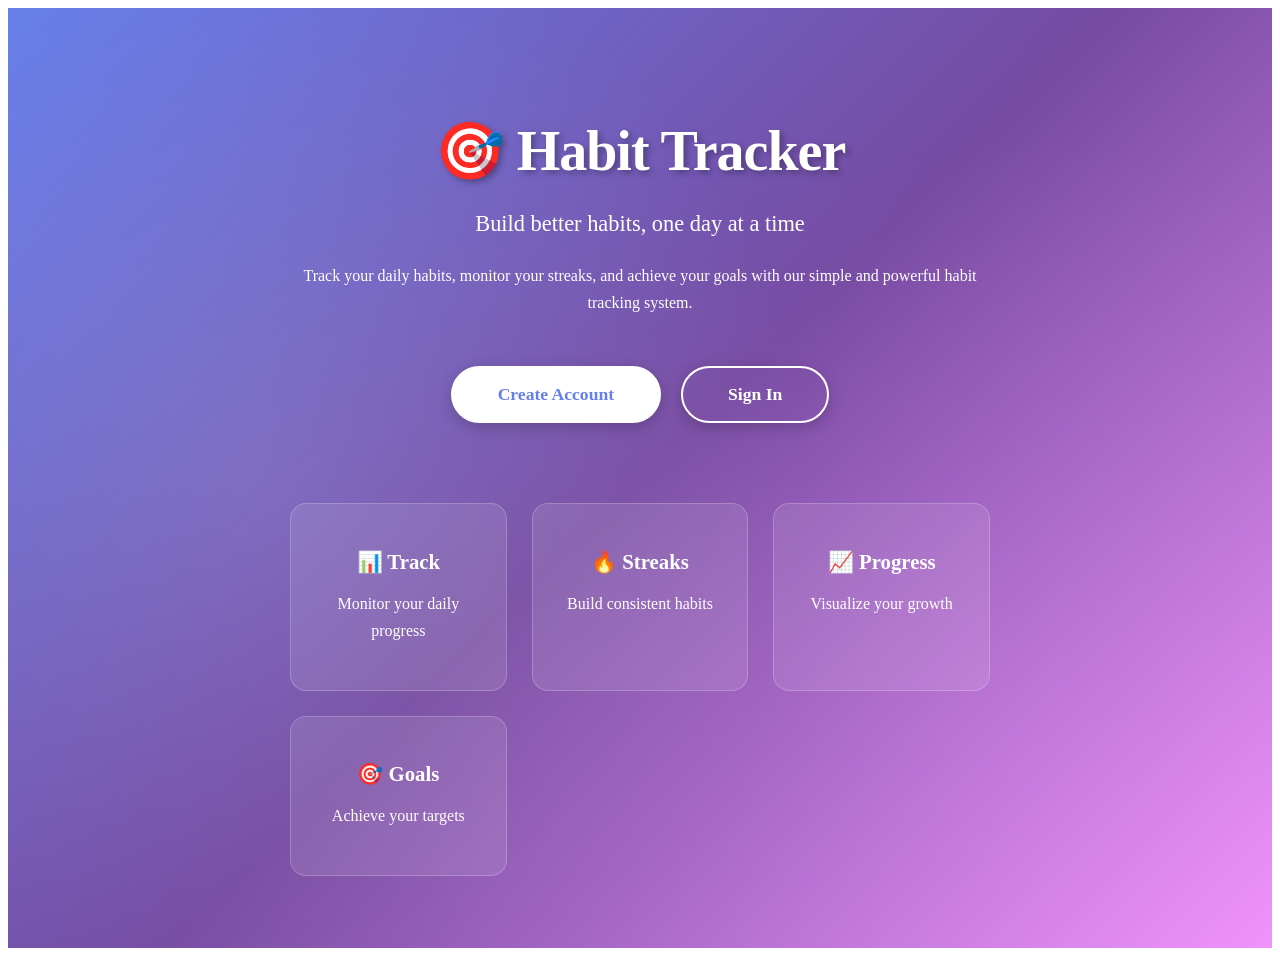
==== templates/index.html @ 0c5fec5b "style: enhance welcome page with animations and improved CSS - Add smooth fade-in and float animatio" ====
<!DOCTYPE html>
<html lang="en">
<head>
    <meta charset="UTF-8">
    <meta name="viewport" content="width=device-width, initial-scale=1.0">
    <title>Habit Tracker - Build Better Habits</title>
    <link rel="stylesheet" href="/static/style.css">
    <style>
        @keyframes fadeInDown {
            from {
                opacity: 0;
                transform: translateY(-30px);
            }
            to {
                opacity: 1;
                transform: translateY(0);
            }
        }

        @keyframes fadeInUp {
            from {
                opacity: 0;
                transform: translateY(30px);
            }
            to {
                opacity: 1;
                transform: translateY(0);
            }
        }

        @keyframes float {
            0%, 100% {
                transform: translateY(0px);
            }
            50% {
                transform: translateY(-10px);
            }
        }

        @keyframes glow {
            0%, 100% {
                box-shadow: 0 0 20px rgba(102, 126, 234, 0.4);
            }
            50% {
                box-shadow: 0 0 40px rgba(102, 126, 234, 0.6);
            }
        }

        .welcome-container {
            display: flex;
            flex-direction: column;
            align-items: center;
            justify-content: center;
            min-height: 100vh;
            background: linear-gradient(135deg, #667eea 0%, #764ba2 50%, #f093fb 100%);
            color: white;
            text-align: center;
            padding: 20px;
            position: relative;
            overflow: hidden;
        }

        .welcome-container::before {
            content: '';
            position: absolute;
            top: 0;
            left: 0;
            right: 0;
            bottom: 0;
            background: radial-gradient(circle at 20% 50%, rgba(255,255,255,0.1) 0%, transparent 50%),
                        radial-gradient(circle at 80% 80%, rgba(240,147,251,0.1) 0%, transparent 50%);
            pointer-events: none;
        }

        .welcome-content {
            max-width: 700px;
            position: relative;
            z-index: 1;
            animation: fadeInDown 0.8s ease-out;
        }

        .welcome-content h1 {
            font-size: 3.5em;
            margin-bottom: 20px;
            text-shadow: 3px 3px 6px rgba(0,0,0,0.3);
            font-weight: 800;
            letter-spacing: -1px;
            animation: float 3s ease-in-out infinite;
        }

        .welcome-content p:first-of-type {
            font-size: 1.4em;
            margin-bottom: 20px;
            opacity: 0.95;
            line-height: 1.6;
            font-weight: 500;
            animation: fadeInDown 1s ease-out 0.2s both;
        }

        .welcome-content p:last-of-type {
            font-size: 1em;
            opacity: 0.85;
            line-height: 1.7;
            animation: fadeInDown 1s ease-out 0.4s both;
        }

        .welcome-buttons {
            display: flex;
            gap: 20px;
            justify-content: center;
            margin-top: 50px;
            flex-wrap: wrap;
            animation: fadeInUp 1s ease-out 0.6s both;
        }

        .welcome-buttons a {
            padding: 16px 45px;
            font-size: 1.1em;
            border-radius: 50px;
            text-decoration: none;
            transition: all 0.4s cubic-bezier(0.175, 0.885, 0.32, 1.275);
            font-weight: 600;
            border: 2px solid white;
            box-shadow: 0 4px 15px rgba(0,0,0,0.2);
            position: relative;
            overflow: hidden;
        }

        .welcome-buttons a::before {
            content: '';
            position: absolute;
            top: 0;
            left: -100%;
            width: 100%;
            height: 100%;
            background: rgba(255,255,255,0.1);
            transition: left 0.5s ease;
            z-index: -1;
        }

        .welcome-buttons a:hover::before {
            left: 100%;
        }

        .welcome-buttons .btn-register {
            background-color: white;
            color: #667eea;
        }

        .welcome-buttons .btn-register:hover {
            background-color: #f0f0f0;
            transform: translateY(-5px);
            box-shadow: 0 8px 25px rgba(0,0,0,0.3);
        }

        .welcome-buttons .btn-login {
            background-color: transparent;
            color: white;
        }

        .welcome-buttons .btn-login:hover {
            background-color: rgba(255,255,255,0.15);
            transform: translateY(-5px);
            box-shadow: 0 8px 25px rgba(255,255,255,0.2);
            border-color: #f093fb;
        }

        .features {
            display: grid;
            grid-template-columns: repeat(auto-fit, minmax(160px, 1fr));
            gap: 25px;
            margin-top: 80px;
            text-align: center;
            animation: fadeInUp 1s ease-out 0.8s both;
        }

        .feature {
            background: rgba(255,255,255,0.1);
            padding: 25px 20px;
            border-radius: 16px;
            backdrop-filter: blur(10px);
            border: 1px solid rgba(255,255,255,0.2);
            transition: all 0.4s cubic-bezier(0.175, 0.885, 0.32, 1.275);
            cursor: pointer;
            position: relative;
            overflow: hidden;
        }

        .feature::before {
            content: '';
            position: absolute;
            top: 0;
            left: 0;
            right: 0;
            bottom: 0;
            background: linear-gradient(135deg, rgba(255,255,255,0.1) 0%, transparent 100%);
            opacity: 0;
            transition: opacity 0.4s ease;
        }

        .feature:hover {
            background: rgba(255,255,255,0.15);
            border-color: rgba(255,255,255,0.4);
            transform: translateY(-8px);
            box-shadow: 0 15px 40px rgba(0,0,0,0.2);
        }

        .feature:hover::before {
            opacity: 1;
        }

        .feature h3 {
            font-size: 1.3em;
            margin-bottom: 12px;
            font-weight: 700;
            position: relative;
            z-index: 1;
        }

        .feature p {
            font-size: 0.95em;
            opacity: 0.9;
            position: relative;
            z-index: 1;
            line-height: 1.5;
        }

        @media (max-width: 768px) {
            .welcome-container {
                padding: 15px;
            }

            .welcome-content h1 {
                font-size: 2.2em;
            }

            .welcome-content p:first-of-type {
                font-size: 1.2em;
            }

            .welcome-buttons {
                flex-direction: column;
                gap: 12px;
            }

            .welcome-buttons a {
                width: 100%;
                padding: 14px 30px;
            }

            .features {
                grid-template-columns: repeat(2, 1fr);
                gap: 15px;
                margin-top: 50px;
            }
        }
    </style>
</head>
<body>
    <div class="welcome-container">
        <div class="welcome-content">
            <h1>🎯 Habit Tracker</h1>
            <p>Build better habits, one day at a time</p>
            <p style="font-size: 1em; opacity: 0.85;">Track your daily habits, monitor your streaks, and achieve your goals with our simple and powerful habit tracking system.</p>

            <div class="welcome-buttons">
                <a href="/register" class="btn-register">Create Account</a>
                <a href="/login" class="btn-login">Sign In</a>
            </div>

            <div class="features">
                <div class="feature">
                    <h3>📊 Track</h3>
                    <p>Monitor your daily progress</p>
                </div>
                <div class="feature">
                    <h3>🔥 Streaks</h3>
                    <p>Build consistent habits</p>
                </div>
                <div class="feature">
                    <h3>📈 Progress</h3>
                    <p>Visualize your growth</p>
                </div>
                <div class="feature">
                    <h3>🎯 Goals</h3>
                    <p>Achieve your targets</p>
                </div>
            </div>
        </div>
    </div>
</body>
</html>
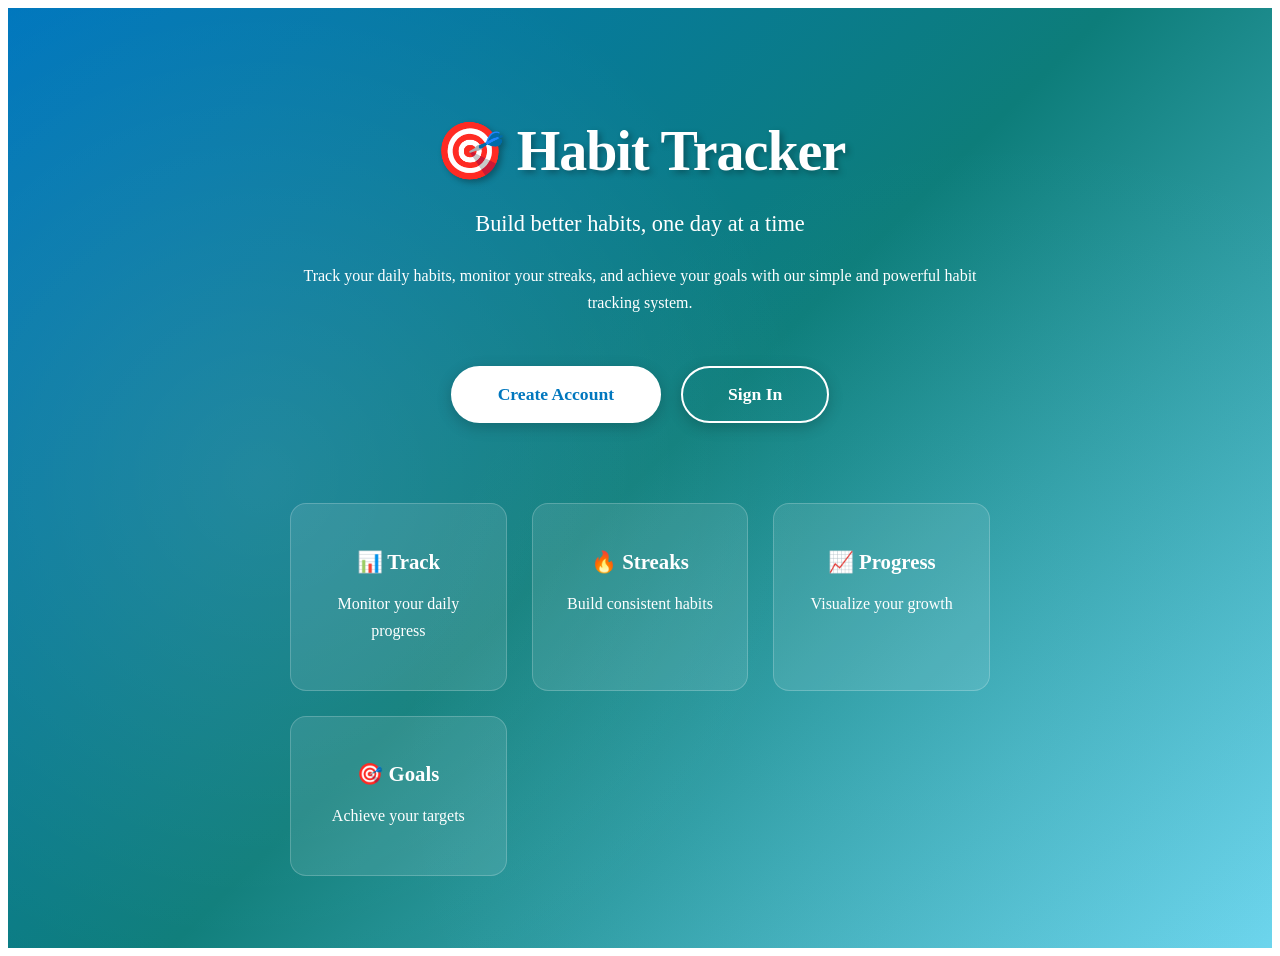
==== commit 2313d1bd: "style: update welcome page color palette to Ocean Vibes - Change background gradient: purple/pink → " ====
--- a/templates/index.html
+++ b/templates/index.html
@@ -39,10 +39,10 @@
 
         @keyframes glow {
             0%, 100% {
-                box-shadow: 0 0 20px rgba(102, 126, 234, 0.4);
+                box-shadow: 0 0 20px rgba(0, 119, 190, 0.4);
             }
             50% {
-                box-shadow: 0 0 40px rgba(102, 126, 234, 0.6);
+                box-shadow: 0 0 40px rgba(0, 119, 190, 0.6);
             }
         }
 
@@ -52,7 +52,7 @@
             align-items: center;
             justify-content: center;
             min-height: 100vh;
-            background: linear-gradient(135deg, #667eea 0%, #764ba2 50%, #f093fb 100%);
+            background: linear-gradient(135deg, #0077be 0%, #0d7d7a 50%, #6dd5ed 100%);
             color: white;
             text-align: center;
             padding: 20px;
@@ -68,7 +68,7 @@
             right: 0;
             bottom: 0;
             background: radial-gradient(circle at 20% 50%, rgba(255,255,255,0.1) 0%, transparent 50%),
-                        radial-gradient(circle at 80% 80%, rgba(240,147,251,0.1) 0%, transparent 50%);
+                        radial-gradient(circle at 80% 80%, rgba(109,213,237,0.1) 0%, transparent 50%);
             pointer-events: none;
         }
 
@@ -144,11 +144,11 @@
 
         .welcome-buttons .btn-register {
             background-color: white;
-            color: #667eea;
+            color: #0077be;
         }
 
         .welcome-buttons .btn-register:hover {
-            background-color: #f0f0f0;
+            background-color: #e0f7ff;
             transform: translateY(-5px);
             box-shadow: 0 8px 25px rgba(0,0,0,0.3);
         }
@@ -162,7 +162,7 @@
             background-color: rgba(255,255,255,0.15);
             transform: translateY(-5px);
             box-shadow: 0 8px 25px rgba(255,255,255,0.2);
-            border-color: #f093fb;
+            border-color: #6dd5ed;
         }
 
         .features {
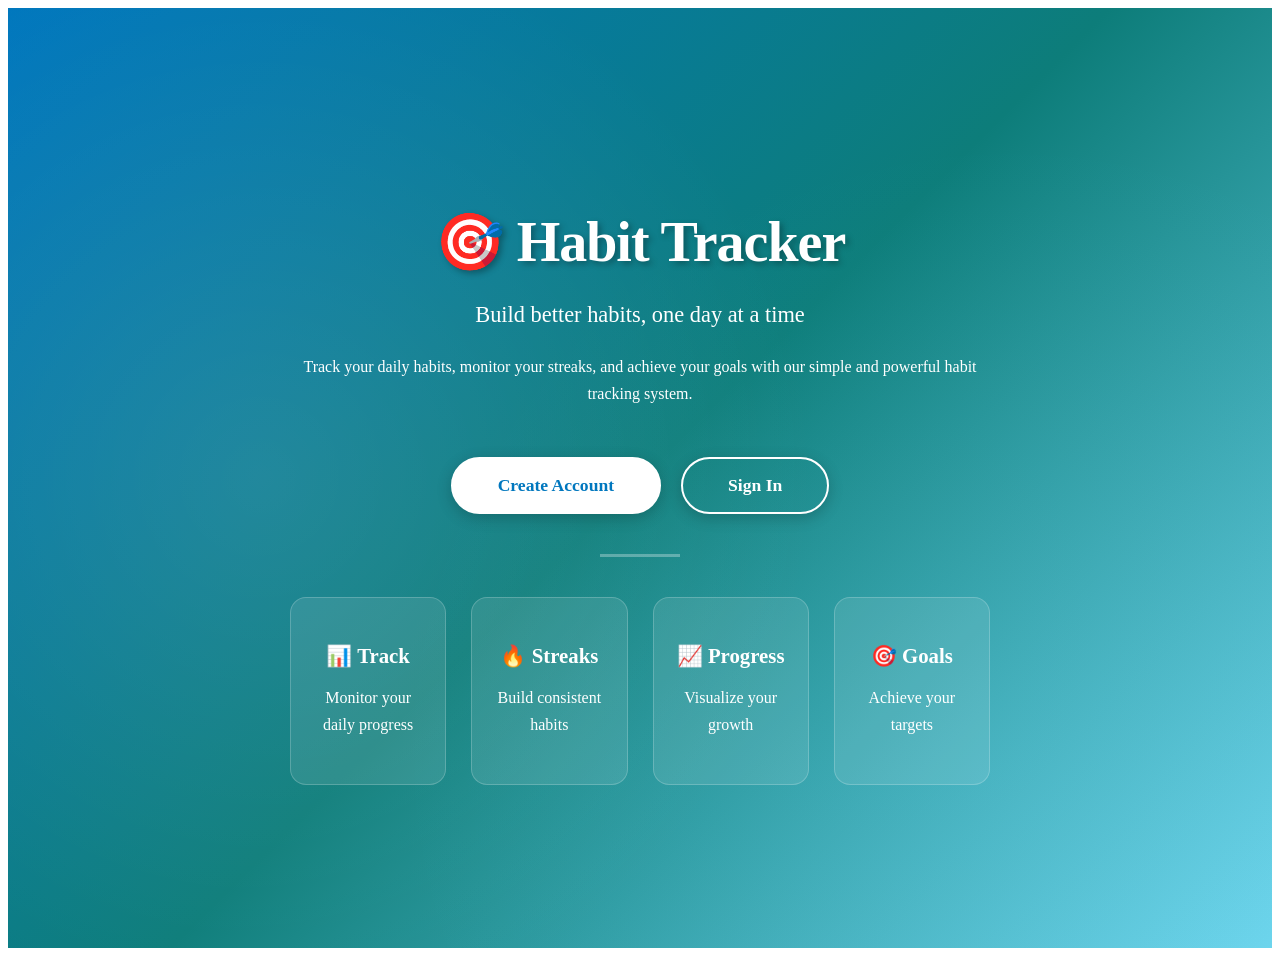
==== commit a1f760e7: "style: improve welcome page layout and spacing - Change feature grid: auto-fit (3 cols) → 4 columns " ====
--- a/templates/index.html
+++ b/templates/index.html
@@ -165,11 +165,19 @@
             border-color: #6dd5ed;
         }
 
+        .feature-divider {
+            width: 80px;
+            height: 3px;
+            background: rgba(255,255,255,0.3);
+            margin: 40px auto;
+            border: none;
+        }
+
         .features {
             display: grid;
-            grid-template-columns: repeat(auto-fit, minmax(160px, 1fr));
+            grid-template-columns: repeat(4, 1fr);
             gap: 25px;
-            margin-top: 80px;
+            margin-top: 20px;
             text-align: center;
             animation: fadeInUp 1s ease-out 0.8s both;
         }
@@ -225,6 +233,12 @@
             line-height: 1.5;
         }
 
+        @media (max-width: 1200px) {
+            .features {
+                grid-template-columns: repeat(2, 1fr);
+            }
+        }
+
         @media (max-width: 768px) {
             .welcome-container {
                 padding: 15px;
@@ -249,9 +263,12 @@
             }
 
             .features {
-                grid-template-columns: repeat(2, 1fr);
+                grid-template-columns: 1fr;
                 gap: 15px;
-                margin-top: 50px;
+            }
+
+            .feature-divider {
+                margin: 30px auto;
             }
         }
     </style>
@@ -267,6 +284,8 @@
                 <a href="/register" class="btn-register">Create Account</a>
                 <a href="/login" class="btn-login">Sign In</a>
             </div>
+
+            <hr class="feature-divider">
 
             <div class="features">
                 <div class="feature">
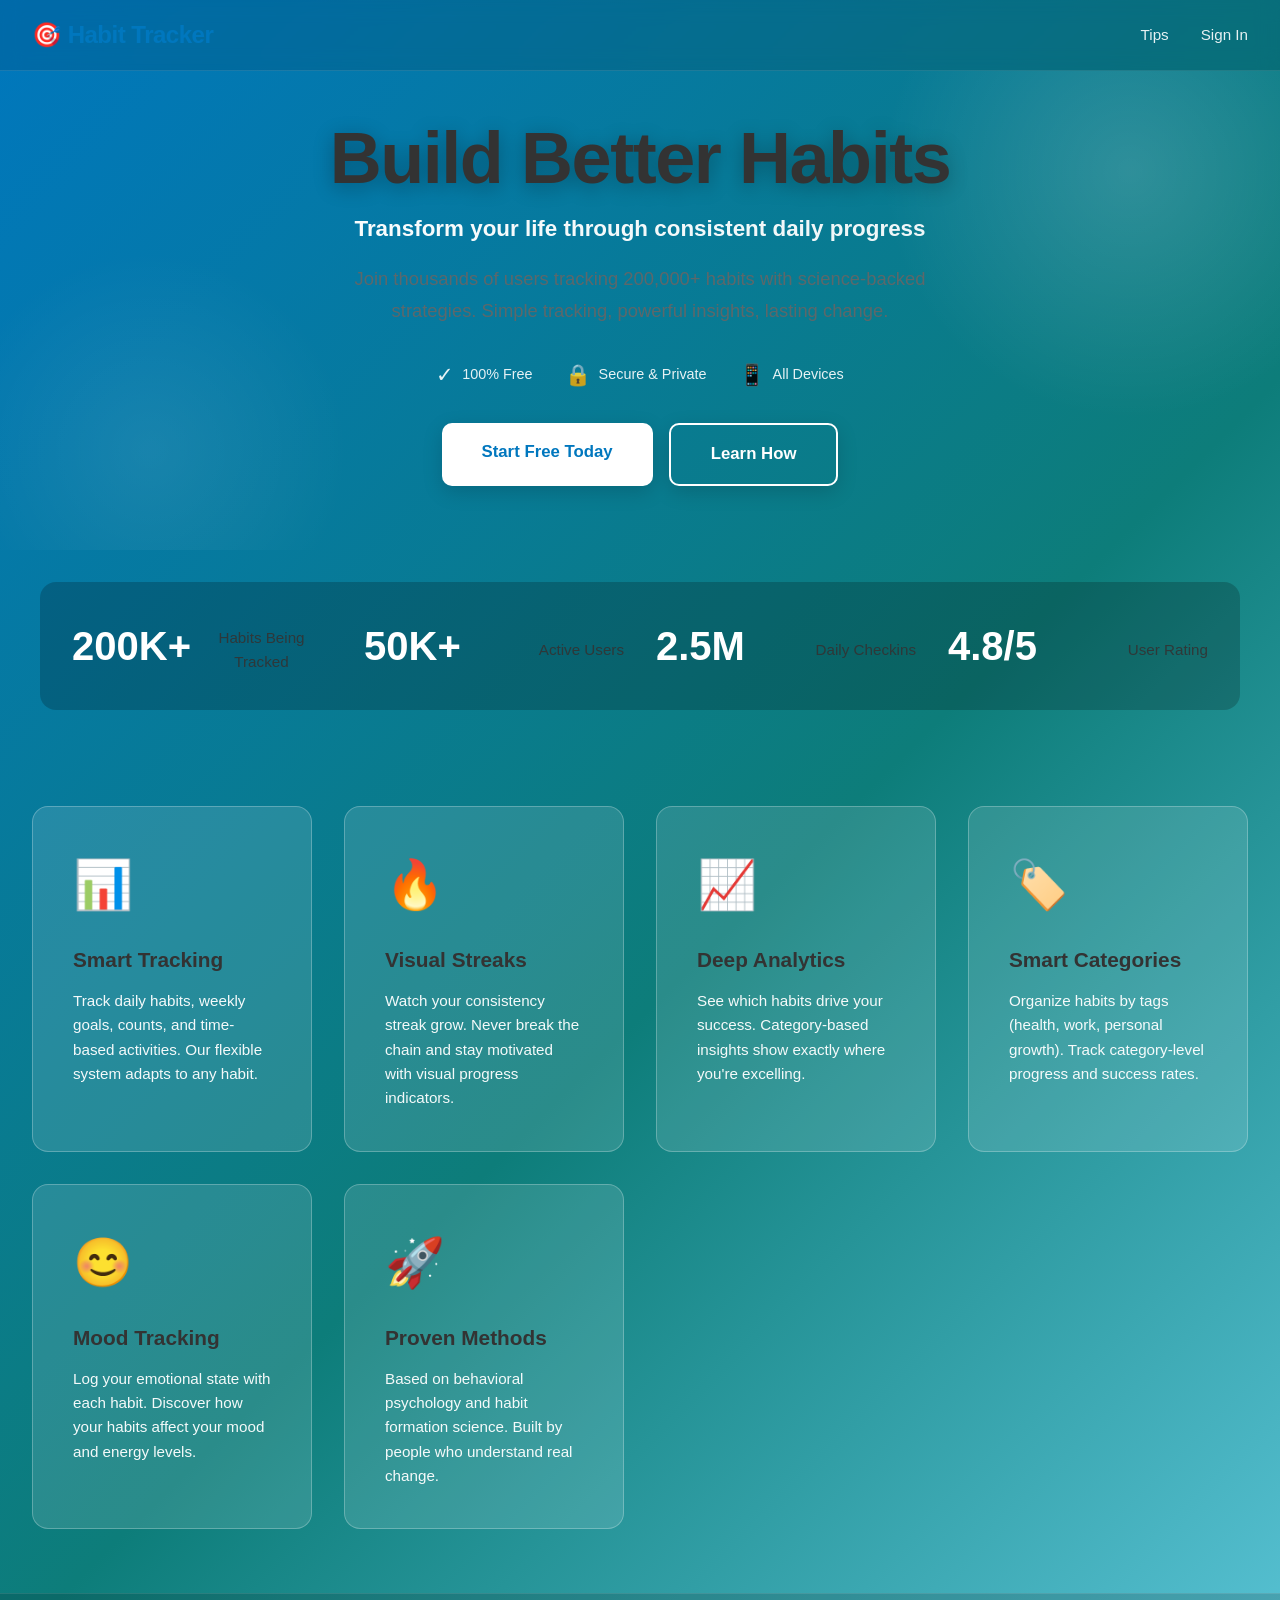
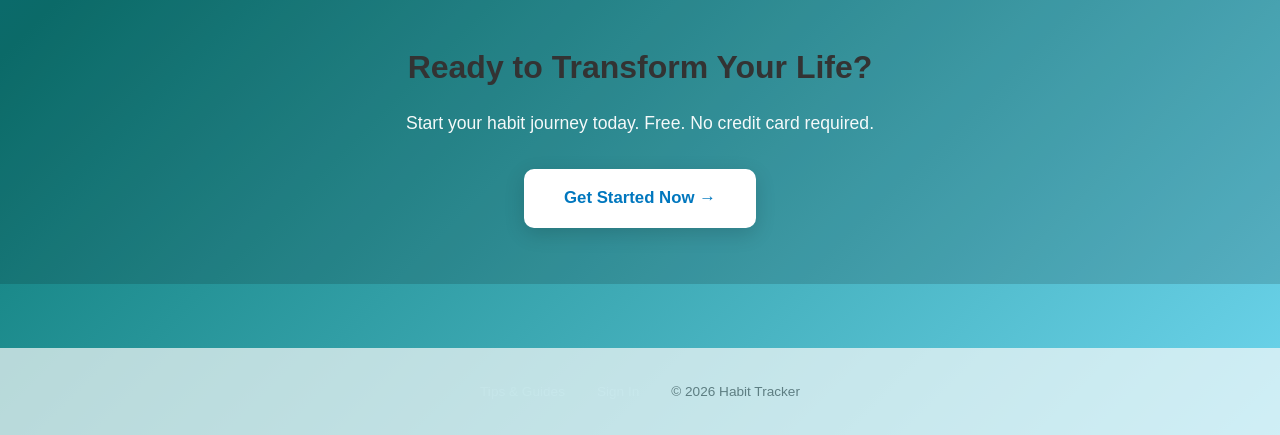
==== commit de16ae12: "feat: professional UI improvements and coverage boost to 73% - Redesign welcome page with modern gra" ====
--- a/templates/index.html
+++ b/templates/index.html
@@ -3,13 +3,117 @@
 <head>
     <meta charset="UTF-8">
     <meta name="viewport" content="width=device-width, initial-scale=1.0">
-    <title>Habit Tracker - Build Better Habits</title>
+    <meta name="description" content="Build lasting habits with proven psychology. Track progress, maintain streaks, and transform your life. Join thousands of users building better habits.">
+    <meta name="theme-color" content="#0077be">
+    <meta property="og:title" content="Habit Tracker - Build Lasting Habits">
+    <meta property="og:description" content="Simple habit tracking app with science-backed strategies to help you build lasting change.">
+    <title>Habit Tracker - Build Lasting Habits | Science-Backed Habit Formation</title>
     <link rel="stylesheet" href="/static/style.css">
     <style>
-        @keyframes fadeInDown {
+        * { margin: 0; padding: 0; box-sizing: border-box; }
+        html, body { height: 100%; }
+
+        .welcome-page {
+            display: flex;
+            flex-direction: column;
+            min-height: 100vh;
+            background: linear-gradient(135deg, #0077be 0%, #0d7d7a 50%, #6dd5ed 100%);
+            color: #fff;
+            font-family: -apple-system, BlinkMacSystemFont, 'Segoe UI', Roboto, 'Helvetica Neue', Arial, sans-serif;
+            overflow-x: hidden;
+        }
+
+        /* Navigation */
+        .nav-bar {
+            padding: 1rem 2rem;
+            display: flex;
+            justify-content: space-between;
+            align-items: center;
+            background: rgba(0, 0, 0, 0.1);
+            backdrop-filter: blur(10px);
+            z-index: 100;
+            border-bottom: 1px solid rgba(255, 255, 255, 0.1);
+        }
+
+        .logo {
+            font-size: 1.5rem;
+            font-weight: 700;
+            letter-spacing: -0.5px;
+            display: flex;
+            align-items: center;
+            gap: 0.5rem;
+        }
+
+        .nav-links {
+            display: flex;
+            gap: 2rem;
+        }
+
+        .nav-links a {
+            color: white;
+            text-decoration: none;
+            font-size: 0.95rem;
+            font-weight: 500;
+            transition: opacity 0.3s;
+            opacity: 0.9;
+        }
+
+        .nav-links a:hover {
+            opacity: 1;
+        }
+
+        /* Hero Section */
+        .hero {
+            flex: 1;
+            display: flex;
+            align-items: center;
+            justify-content: center;
+            padding: 3rem 2rem;
+            text-align: center;
+            position: relative;
+            overflow: hidden;
+        }
+
+        .hero::before {
+            content: '';
+            position: absolute;
+            width: 500px;
+            height: 500px;
+            background: radial-gradient(circle, rgba(255,255,255,0.15) 0%, transparent 70%);
+            border-radius: 50%;
+            top: -150px;
+            right: -100px;
+            animation: float 6s ease-in-out infinite;
+        }
+
+        .hero::after {
+            content: '';
+            position: absolute;
+            width: 400px;
+            height: 400px;
+            background: radial-gradient(circle, rgba(255,255,255,0.08) 0%, transparent 70%);
+            border-radius: 50%;
+            bottom: -100px;
+            left: -50px;
+            animation: float 8s ease-in-out infinite reverse;
+        }
+
+        @keyframes float {
+            0%, 100% { transform: translateY(0) translateX(0); }
+            50% { transform: translateY(30px) translateX(10px); }
+        }
+
+        .hero-content {
+            max-width: 700px;
+            position: relative;
+            z-index: 2;
+            animation: slideUp 0.8s ease-out;
+        }
+
+        @keyframes slideUp {
             from {
                 opacity: 0;
-                transform: translateY(-30px);
+                transform: translateY(40px);
             }
             to {
                 opacity: 1;
@@ -17,10 +121,70 @@
             }
         }
 
+        .hero h1 {
+            font-size: clamp(2.2rem, 8vw, 4.5rem);
+            margin-bottom: 0.8rem;
+            font-weight: 900;
+            line-height: 1.1;
+            text-shadow: 0 4px 20px rgba(0, 0, 0, 0.3);
+            letter-spacing: -0.02em;
+        }
+
+        .tagline {
+            font-size: clamp(1.1rem, 2.5vw, 1.4rem);
+            margin-bottom: 1rem;
+            font-weight: 600;
+            opacity: 0.98;
+            background: linear-gradient(120deg, rgba(255,255,255,1) 0%, rgba(255,255,255,0.95) 100%);
+            -webkit-background-clip: text;
+            -webkit-text-fill-color: transparent;
+            background-clip: text;
+        }
+
+        .subtitle {
+            font-size: clamp(0.95rem, 1.8vw, 1.15rem);
+            opacity: 0.9;
+            margin-bottom: 2rem;
+            line-height: 1.7;
+            max-width: 600px;
+            margin-left: auto;
+            margin-right: auto;
+        }
+
+        .trust-badges {
+            display: flex;
+            justify-content: center;
+            gap: 2rem;
+            margin: 2rem 0;
+            flex-wrap: wrap;
+            font-size: 0.9rem;
+        }
+
+        .badge-item {
+            display: flex;
+            align-items: center;
+            gap: 0.5rem;
+            opacity: 0.9;
+        }
+
+        .badge-icon {
+            font-size: 1.3rem;
+        }
+
+        /* CTA Buttons */
+        .cta-buttons {
+            display: flex;
+            gap: 1rem;
+            justify-content: center;
+            flex-wrap: wrap;
+            margin-bottom: 1rem;
+            animation: fadeInUp 0.8s ease-out 0.2s both;
+        }
+
         @keyframes fadeInUp {
             from {
                 opacity: 0;
-                transform: translateY(30px);
+                transform: translateY(20px);
             }
             to {
                 opacity: 1;
@@ -28,284 +192,381 @@
             }
         }
 
-        @keyframes float {
-            0%, 100% {
-                transform: translateY(0px);
-            }
-            50% {
-                transform: translateY(-10px);
-            }
-        }
-
-        @keyframes glow {
-            0%, 100% {
-                box-shadow: 0 0 20px rgba(0, 119, 190, 0.4);
-            }
-            50% {
-                box-shadow: 0 0 40px rgba(0, 119, 190, 0.6);
-            }
-        }
-
-        .welcome-container {
-            display: flex;
-            flex-direction: column;
-            align-items: center;
-            justify-content: center;
-            min-height: 100vh;
-            background: linear-gradient(135deg, #0077be 0%, #0d7d7a 50%, #6dd5ed 100%);
-            color: white;
-            text-align: center;
-            padding: 20px;
+        .btn {
+            padding: 1rem 2.5rem;
+            font-size: 1.05rem;
+            font-weight: 700;
+            border: none;
+            border-radius: 10px;
+            cursor: pointer;
+            text-decoration: none;
+            display: inline-block;
+            transition: all 0.3s cubic-bezier(0.175, 0.885, 0.32, 1.275);
+            box-shadow: 0 6px 20px rgba(0, 0, 0, 0.15);
             position: relative;
             overflow: hidden;
         }
 
-        .welcome-container::before {
+        .btn::before {
             content: '';
             position: absolute;
-            top: 0;
-            left: 0;
-            right: 0;
-            bottom: 0;
-            background: radial-gradient(circle at 20% 50%, rgba(255,255,255,0.1) 0%, transparent 50%),
-                        radial-gradient(circle at 80% 80%, rgba(109,213,237,0.1) 0%, transparent 50%);
-            pointer-events: none;
-        }
-
-        .welcome-content {
-            max-width: 700px;
-            position: relative;
-            z-index: 1;
-            animation: fadeInDown 0.8s ease-out;
-        }
-
-        .welcome-content h1 {
-            font-size: 3.5em;
-            margin-bottom: 20px;
-            text-shadow: 3px 3px 6px rgba(0,0,0,0.3);
-            font-weight: 800;
-            letter-spacing: -1px;
-            animation: float 3s ease-in-out infinite;
-        }
-
-        .welcome-content p:first-of-type {
-            font-size: 1.4em;
-            margin-bottom: 20px;
-            opacity: 0.95;
-            line-height: 1.6;
-            font-weight: 500;
-            animation: fadeInDown 1s ease-out 0.2s both;
-        }
-
-        .welcome-content p:last-of-type {
-            font-size: 1em;
-            opacity: 0.85;
-            line-height: 1.7;
-            animation: fadeInDown 1s ease-out 0.4s both;
-        }
-
-        .welcome-buttons {
-            display: flex;
-            gap: 20px;
-            justify-content: center;
-            margin-top: 50px;
-            flex-wrap: wrap;
-            animation: fadeInUp 1s ease-out 0.6s both;
-        }
-
-        .welcome-buttons a {
-            padding: 16px 45px;
-            font-size: 1.1em;
-            border-radius: 50px;
-            text-decoration: none;
-            transition: all 0.4s cubic-bezier(0.175, 0.885, 0.32, 1.275);
-            font-weight: 600;
-            border: 2px solid white;
-            box-shadow: 0 4px 15px rgba(0,0,0,0.2);
+            top: 50%;
+            left: 50%;
+            width: 0;
+            height: 0;
+            border-radius: 50%;
+            background: rgba(255, 255, 255, 0.2);
+            transform: translate(-50%, -50%);
+            transition: width 0.6s, height 0.6s;
+        }
+
+        .btn:hover::before {
+            width: 300px;
+            height: 300px;
+        }
+
+        .btn:active {
+            transform: scale(0.95);
+        }
+
+        .btn-primary {
+            background: white;
+            color: #0077be;
+        }
+
+        .btn-primary:hover {
+            transform: translateY(-3px);
+            box-shadow: 0 8px 30px rgba(0, 0, 0, 0.25);
+            background: #f8f8f8;
+        }
+
+        .btn-secondary {
+            background: transparent;
+            color: white;
+            border: 2.5px solid white;
+        }
+
+        .btn-secondary:hover {
+            background: rgba(255, 255, 255, 0.15);
+            transform: translateY(-3px);
+        }
+
+        /* Features Section */
+        .features {
+            display: grid;
+            grid-template-columns: repeat(auto-fit, minmax(280px, 1fr));
+            gap: 2rem;
+            padding: 4rem 2rem;
+            max-width: 1400px;
+            margin: 0 auto;
+            width: 100%;
+            animation: fadeInUp 1s ease-out 0.4s both;
+        }
+
+        .feature {
+            background: rgba(255, 255, 255, 0.12);
+            backdrop-filter: blur(20px);
+            padding: 2.5rem;
+            border-radius: 16px;
+            border: 1px solid rgba(255, 255, 255, 0.25);
+            transition: all 0.4s ease;
+            cursor: default;
             position: relative;
             overflow: hidden;
         }
 
-        .welcome-buttons a::before {
+        .feature::before {
             content: '';
             position: absolute;
             top: 0;
             left: -100%;
             width: 100%;
             height: 100%;
-            background: rgba(255,255,255,0.1);
-            transition: left 0.5s ease;
-            z-index: -1;
-        }
-
-        .welcome-buttons a:hover::before {
+            background: linear-gradient(90deg, transparent, rgba(255,255,255,0.1), transparent);
+            transition: left 0.6s ease;
+        }
+
+        .feature:hover {
+            background: rgba(255, 255, 255, 0.18);
+            border-color: rgba(255, 255, 255, 0.4);
+            transform: translateY(-8px);
+            box-shadow: 0 12px 40px rgba(0, 0, 0, 0.2);
+        }
+
+        .feature:hover::before {
             left: 100%;
         }
 
-        .welcome-buttons .btn-register {
-            background-color: white;
-            color: #0077be;
-        }
-
-        .welcome-buttons .btn-register:hover {
-            background-color: #e0f7ff;
-            transform: translateY(-5px);
-            box-shadow: 0 8px 25px rgba(0,0,0,0.3);
-        }
-
-        .welcome-buttons .btn-login {
-            background-color: transparent;
+        .feature-icon {
+            font-size: 3rem;
+            margin-bottom: 1.2rem;
+            display: block;
+            animation: bounce 2s ease-in-out infinite;
+        }
+
+        @keyframes bounce {
+            0%, 100% { transform: translateY(0); }
+            50% { transform: translateY(-10px); }
+        }
+
+        .feature h3 {
+            font-size: 1.3rem;
+            margin-bottom: 0.8rem;
+            font-weight: 700;
+        }
+
+        .feature p {
+            font-size: 0.95rem;
+            opacity: 0.95;
+            line-height: 1.6;
+        }
+
+        /* Stats Section */
+        .stats-section {
+            padding: 2rem;
+            background: rgba(0, 0, 0, 0.2);
+            display: grid;
+            grid-template-columns: repeat(auto-fit, minmax(200px, 1fr));
+            gap: 2rem;
+            max-width: 1200px;
+            margin: 2rem auto;
+            width: 100%;
+            border-radius: 16px;
+            animation: fadeInUp 1.2s ease-out 0.6s both;
+        }
+
+        .stat {
+            text-align: center;
+        }
+
+        .stat-number {
+            font-size: 2.5rem;
+            font-weight: 900;
+            color: #fff;
+        }
+
+        .stat-label {
+            font-size: 0.95rem;
+            opacity: 0.9;
+            margin-top: 0.5rem;
+        }
+
+        /* CTA Section */
+        .cta-final {
+            text-align: center;
+            padding: 3rem 2rem;
+            background: rgba(0, 0, 0, 0.15);
+            border-top: 1px solid rgba(255, 255, 255, 0.1);
+        }
+
+        .cta-final h2 {
+            font-size: 2rem;
+            margin-bottom: 1rem;
+            font-weight: 800;
+        }
+
+        .cta-final p {
+            font-size: 1.1rem;
+            margin-bottom: 2rem;
+            opacity: 0.95;
+        }
+
+        /* Footer */
+        .footer {
+            padding: 2rem;
+            text-align: center;
+            font-size: 0.85rem;
+            opacity: 0.7;
+            border-top: 1px solid rgba(255, 255, 255, 0.1);
+            display: flex;
+            justify-content: center;
+            gap: 2rem;
+            flex-wrap: wrap;
+        }
+
+        .footer a {
             color: white;
-        }
-
-        .welcome-buttons .btn-login:hover {
-            background-color: rgba(255,255,255,0.15);
-            transform: translateY(-5px);
-            box-shadow: 0 8px 25px rgba(255,255,255,0.2);
-            border-color: #6dd5ed;
-        }
-
-        .feature-divider {
-            width: 80px;
-            height: 3px;
-            background: rgba(255,255,255,0.3);
-            margin: 40px auto;
-            border: none;
-        }
-
-        .features {
-            display: grid;
-            grid-template-columns: repeat(4, 1fr);
-            gap: 25px;
-            margin-top: 20px;
-            text-align: center;
-            animation: fadeInUp 1s ease-out 0.8s both;
-        }
-
-        .feature {
-            background: rgba(255,255,255,0.1);
-            padding: 25px 20px;
-            border-radius: 16px;
-            backdrop-filter: blur(10px);
-            border: 1px solid rgba(255,255,255,0.2);
-            transition: all 0.4s cubic-bezier(0.175, 0.885, 0.32, 1.275);
-            cursor: pointer;
-            position: relative;
-            overflow: hidden;
-        }
-
-        .feature::before {
-            content: '';
-            position: absolute;
-            top: 0;
-            left: 0;
-            right: 0;
-            bottom: 0;
-            background: linear-gradient(135deg, rgba(255,255,255,0.1) 0%, transparent 100%);
-            opacity: 0;
-            transition: opacity 0.4s ease;
-        }
-
-        .feature:hover {
-            background: rgba(255,255,255,0.15);
-            border-color: rgba(255,255,255,0.4);
-            transform: translateY(-8px);
-            box-shadow: 0 15px 40px rgba(0,0,0,0.2);
-        }
-
-        .feature:hover::before {
+            text-decoration: none;
+            transition: opacity 0.2s;
+        }
+
+        .footer a:hover {
             opacity: 1;
         }
 
-        .feature h3 {
-            font-size: 1.3em;
-            margin-bottom: 12px;
-            font-weight: 700;
-            position: relative;
-            z-index: 1;
-        }
-
-        .feature p {
-            font-size: 0.95em;
-            opacity: 0.9;
-            position: relative;
-            z-index: 1;
-            line-height: 1.5;
-        }
-
-        @media (max-width: 1200px) {
+        /* Responsive */
+        @media (max-width: 768px) {
+            .nav-bar {
+                padding: 0.75rem 1rem;
+            }
+
+            .logo {
+                font-size: 1.2rem;
+            }
+
+            .nav-links {
+                gap: 1rem;
+            }
+
+            .hero {
+                padding: 2rem 1rem;
+            }
+
+            .cta-buttons {
+                flex-direction: column;
+            }
+
+            .btn {
+                width: 100%;
+            }
+
             .features {
-                grid-template-columns: repeat(2, 1fr);
-            }
-        }
-
-        @media (max-width: 768px) {
-            .welcome-container {
-                padding: 15px;
-            }
-
-            .welcome-content h1 {
-                font-size: 2.2em;
-            }
-
-            .welcome-content p:first-of-type {
-                font-size: 1.2em;
-            }
-
-            .welcome-buttons {
-                flex-direction: column;
-                gap: 12px;
-            }
-
-            .welcome-buttons a {
-                width: 100%;
-                padding: 14px 30px;
-            }
-
-            .features {
-                grid-template-columns: 1fr;
-                gap: 15px;
-            }
-
-            .feature-divider {
-                margin: 30px auto;
+                gap: 1rem;
+                padding: 2rem 1rem;
+            }
+
+            .feature {
+                padding: 1.5rem;
+            }
+
+            .stats-section {
+                gap: 1rem;
+                margin: 1rem;
+            }
+        }
+
+        /* Accessibility */
+        .btn:focus,
+        .nav-links a:focus {
+            outline: 2px solid white;
+            outline-offset: 2px;
+        }
+
+        @media (prefers-reduced-motion: reduce) {
+            * {
+                animation-duration: 0.01ms !important;
+                animation-iteration-count: 1 !important;
+                transition-duration: 0.01ms !important;
             }
         }
     </style>
 </head>
 <body>
-    <div class="welcome-container">
-        <div class="welcome-content">
-            <h1>🎯 Habit Tracker</h1>
-            <p>Build better habits, one day at a time</p>
-            <p style="font-size: 1em; opacity: 0.85;">Track your daily habits, monitor your streaks, and achieve your goals with our simple and powerful habit tracking system.</p>
-
-            <div class="welcome-buttons">
-                <a href="/register" class="btn-register">Create Account</a>
-                <a href="/login" class="btn-login">Sign In</a>
-            </div>
-
-            <hr class="feature-divider">
-
-            <div class="features">
-                <div class="feature">
-                    <h3>📊 Track</h3>
-                    <p>Monitor your daily progress</p>
+    <div class="welcome-page">
+        <!-- Navigation -->
+        <nav class="nav-bar">
+            <div class="logo">🎯 Habit Tracker</div>
+            <div class="nav-links">
+                <a href="/tips" title="Learn science-backed habit strategies">Tips</a>
+                <a href="/login" title="Sign in to your account">Sign In</a>
+            </div>
+        </nav>
+
+        <!-- Hero Section -->
+        <section class="hero">
+            <div class="hero-content">
+                <h1>Build Better Habits</h1>
+                <p class="tagline">Transform your life through consistent daily progress</p>
+                <p class="subtitle">
+                    Join thousands of users tracking 200,000+ habits with science-backed strategies.
+                    Simple tracking, powerful insights, lasting change.
+                </p>
+
+                <!-- Trust Badges -->
+                <div class="trust-badges">
+                    <div class="badge-item">
+                        <span class="badge-icon">✓</span>
+                        <span>100% Free</span>
+                    </div>
+                    <div class="badge-item">
+                        <span class="badge-icon">🔒</span>
+                        <span>Secure & Private</span>
+                    </div>
+                    <div class="badge-item">
+                        <span class="badge-icon">📱</span>
+                        <span>All Devices</span>
+                    </div>
                 </div>
-                <div class="feature">
-                    <h3>🔥 Streaks</h3>
-                    <p>Build consistent habits</p>
+
+                <div class="cta-buttons">
+                    <a href="/register" class="btn btn-primary" title="Create your free account">Start Free Today</a>
+                    <a href="/tips" class="btn btn-secondary" title="Learn how to build lasting habits">Learn How</a>
                 </div>
-                <div class="feature">
-                    <h3>📈 Progress</h3>
-                    <p>Visualize your growth</p>
-                </div>
-                <div class="feature">
-                    <h3>🎯 Goals</h3>
-                    <p>Achieve your targets</p>
-                </div>
-            </div>
-        </div>
+            </div>
+        </section>
+
+        <!-- Stats Section -->
+        <section class="stats-section">
+            <div class="stat">
+                <div class="stat-number">200K+</div>
+                <div class="stat-label">Habits Being Tracked</div>
+            </div>
+            <div class="stat">
+                <div class="stat-number">50K+</div>
+                <div class="stat-label">Active Users</div>
+            </div>
+            <div class="stat">
+                <div class="stat-number">2.5M</div>
+                <div class="stat-label">Daily Checkins</div>
+            </div>
+            <div class="stat">
+                <div class="stat-number">4.8/5</div>
+                <div class="stat-label">User Rating</div>
+            </div>
+        </section>
+
+        <!-- Features -->
+        <section class="features">
+            <div class="feature">
+                <span class="feature-icon">📊</span>
+                <h3>Smart Tracking</h3>
+                <p>Track daily habits, weekly goals, counts, and time-based activities. Our flexible system adapts to any habit.</p>
+            </div>
+
+            <div class="feature">
+                <span class="feature-icon">🔥</span>
+                <h3>Visual Streaks</h3>
+                <p>Watch your consistency streak grow. Never break the chain and stay motivated with visual progress indicators.</p>
+            </div>
+
+            <div class="feature">
+                <span class="feature-icon">📈</span>
+                <h3>Deep Analytics</h3>
+                <p>See which habits drive your success. Category-based insights show exactly where you're excelling.</p>
+            </div>
+
+            <div class="feature">
+                <span class="feature-icon">🏷️</span>
+                <h3>Smart Categories</h3>
+                <p>Organize habits by tags (health, work, personal growth). Track category-level progress and success rates.</p>
+            </div>
+
+            <div class="feature">
+                <span class="feature-icon">😊</span>
+                <h3>Mood Tracking</h3>
+                <p>Log your emotional state with each habit. Discover how your habits affect your mood and energy levels.</p>
+            </div>
+
+            <div class="feature">
+                <span class="feature-icon">🚀</span>
+                <h3>Proven Methods</h3>
+                <p>Based on behavioral psychology and habit formation science. Built by people who understand real change.</p>
+            </div>
+        </section>
+
+        <!-- Final CTA -->
+        <section class="cta-final">
+            <h2>Ready to Transform Your Life?</h2>
+            <p>Start your habit journey today. Free. No credit card required.</p>
+            <a href="/register" class="btn btn-primary">Get Started Now →</a>
+        </section>
+
+        <!-- Footer -->
+        <footer class="footer">
+            <a href="/tips">Tips & Guides</a>
+            <a href="/login">Sign In</a>
+            <span>© 2026 Habit Tracker</span>
+        </footer>
     </div>
 </body>
 </html>
--- a/static/style.css
+++ b/static/style.css
@@ -0,0 +1,1453 @@
+* {
+    margin: 0;
+    padding: 0;
+    box-sizing: border-box;
+}
+
+:root {
+    --primary: #0077be;
+    --secondary: #00a8e8;
+    --success: #27ae60;
+    --danger: #e74c3c;
+    --warning: #f39c12;
+    --light: #f5f5f5;
+    --text: #333;
+    --text-light: #666;
+    --border: #ddd;
+    --shadow: 0 2px 8px rgba(0, 0, 0, 0.1);
+    --shadow-lg: 0 4px 12px rgba(0, 0, 0, 0.15);
+}
+
+body {
+    font-family: -apple-system, BlinkMacSystemFont, 'Segoe UI', Roboto, 'Helvetica Neue', Arial, sans-serif;
+    background-color: #fafafa;
+    color: var(--text);
+    line-height: 1.6;
+}
+
+/* Navbar */
+.navbar {
+    background-color: white;
+    border-bottom: 1px solid var(--border);
+    padding: 1rem 0;
+    box-shadow: var(--shadow);
+}
+
+.nav-container {
+    max-width: 1200px;
+    margin: 0 auto;
+    display: flex;
+    justify-content: space-between;
+    align-items: center;
+    padding: 0 2rem;
+}
+
+.logo {
+    font-size: 1.5rem;
+    font-weight: 700;
+    color: var(--primary);
+    text-decoration: none;
+}
+
+.nav-links {
+    display: flex;
+    gap: 2rem;
+}
+
+.nav-links a {
+    color: var(--text);
+    text-decoration: none;
+    font-size: 0.95rem;
+    transition: color 0.2s;
+}
+
+.nav-links a:hover {
+    color: var(--primary);
+}
+
+/* Main Content */
+.main-content {
+    max-width: 1200px;
+    margin: 0 auto;
+    padding: 2rem;
+    min-height: calc(100vh - 200px);
+}
+
+.footer {
+    background-color: #fafafa;
+    border-top: 1px solid var(--border);
+    color: var(--text-light);
+    text-align: center;
+    padding: 2rem;
+    margin-top: 4rem;
+    font-size: 0.9rem;
+}
+
+/* Alerts */
+.alert {
+    padding: 1rem;
+    margin-bottom: 1rem;
+    border-radius: 6px;
+    border-left: 4px solid;
+}
+
+.alert-error {
+    background-color: #fee;
+    border-left-color: var(--danger);
+    color: #c33;
+}
+
+.alert-success {
+    background-color: #efe;
+    border-left-color: var(--success);
+    color: #3a3;
+}
+
+/* Buttons */
+.btn {
+    padding: 0.6rem 1.2rem;
+    border: 1px solid transparent;
+    border-radius: 6px;
+    cursor: pointer;
+    font-size: 0.95rem;
+    text-decoration: none;
+    display: inline-block;
+    transition: all 0.2s;
+    font-weight: 500;
+}
+
+.btn:hover {
+    transform: translateY(-1px);
+}
+
+.btn-primary {
+    background-color: var(--primary);
+    color: white;
+}
+
+.btn-primary:hover {
+    background-color: #0066a1;
+}
+
+.btn-secondary {
+    background-color: transparent;
+    color: var(--primary);
+    border: 1px solid var(--primary);
+}
+
+.btn-secondary:hover {
+    background-color: var(--primary);
+    color: white;
+}
+
+.btn-outline {
+    background-color: transparent;
+    color: var(--text);
+    border: 1px solid var(--border);
+}
+
+.btn-outline:hover {
+    background-color: var(--light);
+    border-color: var(--text);
+}
+
+.btn-danger {
+    background-color: var(--danger);
+    color: white;
+}
+
+.btn-danger:hover {
+    background-color: #c0392b;
+}
+
+.btn-small {
+    padding: 0.4rem 0.8rem;
+    font-size: 0.85rem;
+}
+
+.btn-large {
+    padding: 0.75rem 1.5rem;
+    font-size: 1rem;
+}
+
+.btn-icon {
+    background: none;
+    border: none;
+    padding: 0.4rem;
+    cursor: pointer;
+    color: var(--text-light);
+    transition: color 0.2s;
+}
+
+.btn-icon:hover {
+    color: var(--danger);
+}
+
+/* Forms */
+.form-group {
+    margin-bottom: 1.5rem;
+}
+
+label {
+    display: block;
+    margin-bottom: 0.5rem;
+    font-weight: 500;
+    font-size: 0.95rem;
+    color: var(--text);
+}
+
+input, textarea, select {
+    width: 100%;
+    padding: 0.6rem;
+    border: 1px solid var(--border);
+    border-radius: 6px;
+    font-size: 0.95rem;
+    font-family: inherit;
+    transition: border-color 0.2s;
+}
+
+input:focus, textarea:focus, select:focus {
+    outline: none;
+    border-color: var(--primary);
+    box-shadow: 0 0 0 3px rgba(0, 119, 190, 0.1);
+}
+
+small {
+    display: block;
+    margin-top: 0.25rem;
+    color: var(--text-light);
+    font-size: 0.85rem;
+}
+
+/* Typography */
+h1 {
+    font-size: 2rem;
+    font-weight: 700;
+    margin-bottom: 0.5rem;
+    color: var(--text);
+}
+
+h2 {
+    font-size: 1.5rem;
+    font-weight: 600;
+    margin-bottom: 1rem;
+    color: var(--text);
+}
+
+h3 {
+    font-size: 1.2rem;
+    font-weight: 600;
+    margin-bottom: 0.5rem;
+    color: var(--text);
+}
+
+h4 {
+    font-size: 1rem;
+    font-weight: 600;
+    margin-bottom: 0.5rem;
+    color: var(--text);
+}
+
+a {
+    color: var(--primary);
+    text-decoration: none;
+    transition: color 0.2s;
+}
+
+a:hover {
+    text-decoration: underline;
+}
+
+.link {
+    font-size: 0.95rem;
+    color: var(--primary);
+    font-weight: 500;
+}
+
+/* Auth Pages */
+.auth-container {
+    max-width: 400px;
+    margin: 4rem auto;
+    padding: 2rem;
+}
+
+.auth-form {
+    background: white;
+    padding: 2rem;
+    border-radius: 8px;
+    box-shadow: var(--shadow);
+}
+
+.auth-form h1 {
+    text-align: center;
+    margin-bottom: 2rem;
+}
+
+.auth-link {
+    text-align: center;
+    margin-top: 1.5rem;
+    color: var(--text-light);
+    font-size: 0.95rem;
+}
+
+.auth-link a {
+    color: var(--primary);
+    font-weight: 500;
+}
+
+/* Home Page */
+.home-container {
+    max-width: 1200px;
+    margin: 0 auto;
+    padding: 2rem;
+}
+
+.home-header {
+    display: flex;
+    justify-content: space-between;
+    align-items: center;
+    margin-bottom: 3rem;
+    gap: 2rem;
+}
+
+.user-greeting {
+    display: flex;
+    align-items: center;
+    gap: 1.5rem;
+    flex: 1;
+}
+
+.avatar-small {
+    width: 60px;
+    height: 60px;
+    border-radius: 50%;
+    object-fit: cover;
+    border: 2px solid var(--border);
+}
+
+.greeting-text h1 {
+    margin-bottom: 0.25rem;
+}
+
+.subtitle {
+    color: var(--text-light);
+    font-size: 0.95rem;
+    margin: 0;
+}
+
+.stats-grid {
+    display: grid;
+    grid-template-columns: repeat(auto-fit, minmax(250px, 1fr));
+    gap: 1.5rem;
+    margin-bottom: 3rem;
+}
+
+.stat-card {
+    background: white;
+    padding: 1.5rem;
+    border-radius: 8px;
+    border: 1px solid var(--border);
+    text-align: center;
+}
+
+.stat-card h3 {
+    color: var(--text-light);
+    font-weight: 500;
+    font-size: 0.95rem;
+    margin-bottom: 1rem;
+}
+
+.stat-number {
+    font-size: 2.5rem;
+    font-weight: 700;
+    color: var(--primary);
+    margin: 0;
+}
+
+.recent-habits {
+    margin-bottom: 3rem;
+}
+
+.section-header {
+    display: flex;
+    justify-content: space-between;
+    align-items: center;
+    margin-bottom: 1.5rem;
+}
+
+.habits-preview {
+    display: grid;
+    gap: 1rem;
+}
+
+.habit-preview {
+    background: white;
+    padding: 1.25rem;
+    border-radius: 8px;
+    border: 1px solid var(--border);
+    display: flex;
+    justify-content: space-between;
+    align-items: center;
+    transition: all 0.2s;
+}
+
+.habit-preview:hover {
+    border-color: var(--primary);
+    box-shadow: var(--shadow);
+}
+
+.habit-info {
+    flex: 1;
+}
+
+.habit-info h4 {
+    margin: 0 0 0.25rem 0;
+}
+
+.habit-goal {
+    font-size: 0.85rem;
+    color: var(--text-light);
+    margin: 0;
+}
+
+.action-buttons {
+    display: grid;
+    grid-template-columns: repeat(auto-fit, minmax(200px, 1fr));
+    gap: 1rem;
+    margin-top: 2rem;
+}
+
+/* Habits Page */
+.habits-container {
+    max-width: 1200px;
+    margin: 0 auto;
+    padding: 2rem;
+}
+
+.habits-header {
+    display: flex;
+    justify-content: space-between;
+    align-items: center;
+    margin-bottom: 2rem;
+    gap: 1rem;
+}
+
+.header-left {
+    display: flex;
+    align-items: center;
+    gap: 1rem;
+}
+
+.header-left h1 {
+    margin: 0;
+}
+
+.habits-grid {
+    display: grid;
+    grid-template-columns: repeat(auto-fill, minmax(300px, 1fr));
+    gap: 1.5rem;
+}
+
+.habit-card {
+    background: white;
+    border: 1px solid var(--border);
+    border-radius: 8px;
+    padding: 1.5rem;
+    transition: all 0.2s;
+}
+
+.habit-card:hover {
+    border-color: var(--primary);
+    box-shadow: var(--shadow-lg);
+}
+
+.habit-card-header {
+    display: flex;
+    justify-content: space-between;
+    align-items: start;
+    margin-bottom: 1rem;
+}
+
+.habit-card-header h3 {
+    margin: 0;
+    flex: 1;
+}
+
+.habit-description {
+    color: var(--text-light);
+    font-size: 0.95rem;
+    margin-bottom: 1rem;
+}
+
+.habit-meta {
+    margin-bottom: 1.5rem;
+}
+
+.badge {
+    display: inline-block;
+    background-color: var(--light);
+    color: var(--text);
+    padding: 0.4rem 0.8rem;
+    border-radius: 4px;
+    font-size: 0.85rem;
+    font-weight: 500;
+}
+
+.habit-actions {
+    display: flex;
+    gap: 0.75rem;
+}
+
+.habit-actions .btn {
+    flex: 1;
+    text-align: center;
+}
+
+/* Dashboard (old) */
+.dashboard-container {
+    max-width: 1200px;
+    margin: 0 auto;
+    padding: 2rem;
+}
+
+.dashboard-header {
+    display: flex;
+    justify-content: space-between;
+    align-items: center;
+    margin-bottom: 2rem;
+}
+
+.header-right {
+    display: flex;
+    gap: 1rem;
+}
+
+.profile-section {
+    margin-bottom: 3rem;
+}
+
+.profile-card {
+    background: white;
+    padding: 2rem;
+    border-radius: 8px;
+    border: 1px solid var(--border);
+    display: grid;
+    grid-template-columns: auto 1fr;
+    gap: 2rem;
+    align-items: start;
+}
+
+.avatar-container {
+    display: flex;
+    flex-direction: column;
+    align-items: center;
+    gap: 1rem;
+}
+
+.avatar {
+    width: 100px;
+    height: 100px;
+    border-radius: 50%;
+    object-fit: cover;
+    border: 2px solid var(--border);
+}
+
+.avatar-actions {
+    display: flex;
+    flex-direction: column;
+    gap: 0.5rem;
+    width: 100%;
+}
+
+.profile-info p {
+    margin-bottom: 0.75rem;
+    font-size: 0.95rem;
+}
+
+.habits-list {
+    background: white;
+    padding: 2rem;
+    border-radius: 8px;
+    border: 1px solid var(--border);
+}
+
+/* Admin Panel */
+.admin-container {
+    max-width: 1200px;
+    margin: 0 auto;
+    padding: 2rem;
+}
+
+.admin-header {
+    display: flex;
+    justify-content: space-between;
+    align-items: center;
+    margin-bottom: 2rem;
+}
+
+.admin-header h1 {
+    margin: 0;
+}
+
+.admin-section {
+    margin-bottom: 3rem;
+}
+
+.admin-section h2 {
+    margin-bottom: 1.5rem;
+    padding-bottom: 1rem;
+    border-bottom: 1px solid var(--border);
+}
+
+.health-grid {
+    display: grid;
+    grid-template-columns: repeat(auto-fit, minmax(250px, 1fr));
+    gap: 1.5rem;
+}
+
+.health-card {
+    background: white;
+    padding: 1.5rem;
+    border-radius: 8px;
+    border: 2px solid var(--border);
+    transition: all 0.3s ease;
+}
+
+.health-card.status-healthy {
+    border-color: var(--success);
+    background: rgba(39, 174, 96, 0.05);
+}
+
+.health-card.status-unhealthy {
+    border-color: var(--warning);
+    background: rgba(243, 156, 18, 0.05);
+}
+
+.health-card.status-offline {
+    border-color: var(--danger);
+    background: rgba(231, 76, 60, 0.05);
+}
+
+.health-card-header {
+    display: flex;
+    justify-content: space-between;
+    align-items: center;
+    margin-bottom: 1rem;
+}
+
+.health-card h3 {
+    margin: 0;
+    font-size: 1rem;
+    flex: 1;
+}
+
+.health-message {
+    color: var(--text-light);
+    font-size: 0.9rem;
+    margin: 0.5rem 0 1rem 0;
+}
+
+.health-card .btn {
+    margin-top: 0.5rem;
+}
+
+.status {
+    padding: 0.5rem 0;
+    font-weight: 500;
+    font-size: 0.95rem;
+    margin-bottom: 0.5rem;
+}
+
+.status.healthy {
+    color: var(--success);
+}
+
+.status.unhealthy {
+    color: var(--warning);
+}
+
+.status.offline {
+    color: var(--danger);
+}
+
+.status.pending {
+    color: var(--text-light);
+}
+
+.quick-links {
+    display: grid;
+    grid-template-columns: repeat(auto-fit, minmax(200px, 1fr));
+    gap: 1rem;
+}
+
+.stats-grid {
+    display: grid;
+    grid-template-columns: repeat(auto-fit, minmax(200px, 1fr));
+    gap: 1.5rem;
+}
+
+.stat-card {
+    background: white;
+    padding: 1.5rem;
+    border-radius: 8px;
+    border: 1px solid var(--border);
+    text-align: center;
+}
+
+.stat-card h4 {
+    color: var(--text-light);
+    font-weight: 500;
+    margin-bottom: 1rem;
+}
+
+.stat-value {
+    font-size: 2rem;
+    font-weight: 700;
+    color: var(--primary);
+    margin: 0;
+}
+
+/* Utilities */
+.loading, .error, .empty-state {
+    text-align: center;
+    padding: 2rem;
+    color: var(--text-light);
+}
+
+.error {
+    color: var(--danger);
+}
+
+/* Responsive */
+@media (max-width: 768px) {
+    .main-content {
+        padding: 1rem;
+    }
+
+    .navbar {
+        padding: 0.75rem 0;
+    }
+
+    .nav-container {
+        padding: 0 1rem;
+    }
+
+    .nav-links {
+        gap: 1rem;
+        font-size: 0.9rem;
+    }
+
+    h1 {
+        font-size: 1.5rem;
+    }
+
+    h2 {
+        font-size: 1.25rem;
+    }
+
+    .home-header {
+        flex-direction: column;
+        align-items: flex-start;
+    }
+
+    .habits-header {
+        flex-direction: column;
+        align-items: flex-start;
+    }
+
+    .stats-grid {
+        grid-template-columns: 1fr;
+    }
+
+    .profile-card {
+        grid-template-columns: 1fr;
+        gap: 1.5rem;
+    }
+
+    .health-grid {
+        grid-template-columns: 1fr;
+    }
+
+    .quick-links {
+        grid-template-columns: 1fr;
+    }
+
+    .action-buttons {
+        grid-template-columns: 1fr;
+    }
+}
+
+@media (max-width: 480px) {
+    body {
+        font-size: 0.9rem;
+    }
+
+    .main-content {
+        padding: 0.75rem;
+    }
+
+    h1 {
+        font-size: 1.25rem;
+    }
+
+    .btn {
+        padding: 0.5rem 1rem;
+        font-size: 0.9rem;
+    }
+
+    .avatar-small {
+        width: 50px;
+        height: 50px;
+    }
+
+    .stat-number {
+        font-size: 2rem;
+    }
+
+    .habits-grid {
+        grid-template-columns: 1fr;
+    }
+}
+
+/* Profile Page */
+.profile-container {
+    max-width: 600px;
+    margin: 0 auto;
+    padding: 2rem;
+}
+
+.profile-card {
+    background: white;
+    border-radius: 8px;
+    border: 1px solid var(--border);
+    padding: 2rem;
+    box-shadow: var(--shadow);
+}
+
+.profile-card h1 {
+    margin-bottom: 2rem;
+    color: var(--text);
+}
+
+.profile-header {
+    text-align: center;
+    margin-bottom: 2rem;
+}
+
+.profile-avatar-section {
+    display: flex;
+    flex-direction: column;
+    align-items: center;
+    gap: 1rem;
+}
+
+.avatar-large {
+    width: 120px;
+    height: 120px;
+    border-radius: 50%;
+    border: 3px solid var(--primary);
+    object-fit: cover;
+}
+
+.avatar-info h2 {
+    font-size: 1.5rem;
+    margin: 0 0 0.25rem 0;
+}
+
+.avatar-info .text-muted {
+    color: var(--text-light);
+    font-size: 0.95rem;
+}
+
+.profile-section {
+    margin-bottom: 2rem;
+    padding-bottom: 2rem;
+    border-bottom: 1px solid var(--border);
+}
+
+.profile-section:last-child {
+    border-bottom: none;
+    margin-bottom: 0;
+    padding-bottom: 0;
+}
+
+.profile-section h3 {
+    font-size: 1.1rem;
+    margin-bottom: 1rem;
+    color: var(--text);
+}
+
+.upload-form {
+    display: flex;
+    flex-direction: column;
+    gap: 1rem;
+}
+
+.upload-form .form-group {
+    display: flex;
+    flex-direction: column;
+    gap: 0.5rem;
+}
+
+.upload-form input[type="file"] {
+    padding: 0.5rem;
+    border: 1px solid var(--border);
+    border-radius: 4px;
+    font-size: 0.9rem;
+}
+
+.upload-form small {
+    color: var(--text-light);
+    font-size: 0.85rem;
+}
+
+#uploadMessage {
+    padding: 1rem;
+    border-radius: 4px;
+    font-size: 0.95rem;
+}
+
+.alert-success {
+    background-color: #d4edda;
+    color: #155724;
+    border: 1px solid #c3e6cb;
+}
+
+.alert-error {
+    background-color: #f8d7da;
+    color: #721c24;
+    border: 1px solid #f5c6cb;
+}
+
+.settings-list {
+    display: flex;
+    flex-direction: column;
+    gap: 1rem;
+}
+
+.setting-item {
+    display: flex;
+    justify-content: space-between;
+    align-items: center;
+    padding: 1rem;
+    background: var(--light);
+    border-radius: 4px;
+}
+
+.setting-label {
+    font-weight: 500;
+    color: var(--text);
+}
+
+.setting-value {
+    color: var(--text-light);
+    font-size: 0.95rem;
+}
+
+/* Habit Detail Page */
+.detail-container {
+    max-width: 800px;
+    margin: 0 auto;
+    padding: 2rem;
+}
+
+.detail-card {
+    background: white;
+    border-radius: 8px;
+    border: 1px solid var(--border);
+    padding: 2rem;
+    box-shadow: var(--shadow);
+}
+
+.detail-card h1 {
+    margin-top: 1rem;
+    margin-bottom: 0.5rem;
+    color: var(--text);
+}
+
+.habit-detail-image {
+    width: 100%;
+    max-height: 400px;
+    border-radius: 8px;
+    object-fit: cover;
+    margin-bottom: 1.5rem;
+    border: 1px solid var(--border);
+}
+
+.description {
+    color: var(--text-light);
+    font-size: 1rem;
+    margin-bottom: 1.5rem;
+}
+
+.habit-stats {
+    display: grid;
+    grid-template-columns: 1fr 1fr;
+    gap: 1rem;
+    margin: 1.5rem 0;
+    padding: 1.5rem 0;
+    border-top: 1px solid var(--border);
+    border-bottom: 1px solid var(--border);
+}
+
+.stat {
+    display: flex;
+    justify-content: space-between;
+    align-items: center;
+}
+
+.stat-label {
+    font-weight: 500;
+    color: var(--text);
+}
+
+.stat-value {
+    color: var(--primary);
+    font-size: 1.1rem;
+    font-weight: 600;
+}
+
+.habit-actions {
+    display: flex;
+    gap: 1rem;
+    margin: 1.5rem 0;
+}
+
+.habit-actions .btn {
+    flex: 1;
+}
+
+.edit-form,
+.track-form {
+    margin-top: 1.5rem;
+    padding: 1.5rem;
+    background: var(--light);
+    border-radius: 8px;
+    display: none;
+}
+
+.edit-form.visible,
+.track-form.visible {
+    display: block;
+}
+
+.edit-form h3,
+.track-form h3 {
+    margin-bottom: 1rem;
+    color: var(--text);
+}
+
+/* Form Sections */
+.form-section {
+    background: white;
+    padding: 1.5rem;
+    margin-bottom: 1.5rem;
+    border-radius: 8px;
+    border: 1px solid var(--border);
+}
+
+.form-section h2 {
+    font-size: 1.1rem;
+    margin-bottom: 1.25rem;
+    color: var(--text);
+}
+
+.form-actions {
+    display: flex;
+    gap: 1rem;
+    justify-content: flex-start;
+}
+
+/* Radio Group */
+.radio-group {
+    display: flex;
+    flex-direction: column;
+    gap: 0.75rem;
+}
+
+.radio-option {
+    display: flex;
+    align-items: flex-start;
+    padding: 0.75rem;
+    border: 1px solid var(--border);
+    border-radius: 6px;
+    cursor: pointer;
+    transition: all 0.2s;
+}
+
+.radio-option:hover {
+    background-color: var(--light);
+}
+
+.radio-option input[type="radio"] {
+    margin-right: 0.75rem;
+    margin-top: 0.25rem;
+    cursor: pointer;
+}
+
+/* Color Picker */
+.color-picker-wrapper {
+    display: flex;
+    align-items: center;
+    gap: 1rem;
+}
+
+.color-picker-wrapper input[type="color"] {
+    width: 60px;
+    height: 40px;
+    border: none;
+    border-radius: 6px;
+    cursor: pointer;
+}
+
+.color-picker-wrapper span {
+    font-family: monospace;
+    color: var(--text-light);
+}
+
+/* Mood Emoji Selector */
+.mood-emoji-selector {
+    display: flex;
+    gap: 0.75rem;
+    margin-top: 0.5rem;
+}
+
+.mood-emoji {
+    font-size: 2.5rem;
+    background: none;
+    border: 2px solid transparent;
+    cursor: pointer;
+    border-radius: 8px;
+    padding: 0.5rem;
+    transition: all 0.2s;
+}
+
+.mood-emoji:hover {
+    transform: scale(1.1);
+    background-color: var(--light);
+}
+
+.mood-emoji.selected {
+    border-color: var(--primary);
+    background-color: rgba(0, 119, 190, 0.1);
+    transform: scale(1.15);
+}
+
+/* Habit Card with Image */
+.habit-card-with-image {
+    display: flex;
+    gap: 1rem;
+    background: white;
+    border: 1px solid var(--border);
+    border-radius: 8px;
+    overflow: hidden;
+    transition: all 0.2s;
+}
+
+.habit-card-with-image:hover {
+    border-color: var(--primary);
+    box-shadow: var(--shadow-lg);
+}
+
+.habit-image-wrapper {
+    flex-shrink: 0;
+    width: 120px;
+    height: 120px;
+    background-color: var(--light);
+    overflow: hidden;
+}
+
+.habit-card-image {
+    width: 100%;
+    height: 100%;
+    object-fit: cover;
+}
+
+.habit-image-placeholder {
+    width: 120px;
+    height: 120px;
+    background: linear-gradient(135deg, #667eea 0%, #764ba2 100%);
+    display: flex;
+    align-items: center;
+    justify-content: center;
+    color: white;
+    font-size: 2rem;
+}
+
+.habit-card-content {
+    flex: 1;
+    padding: 1rem;
+    display: flex;
+    flex-direction: column;
+}
+
+.habit-card-header {
+    display: flex;
+    justify-content: space-between;
+    align-items: flex-start;
+    gap: 0.5rem;
+    margin-bottom: 0.5rem;
+}
+
+.habit-card-header h4 {
+    margin: 0;
+    font-size: 1rem;
+    flex: 1;
+}
+
+.habit-type-badge {
+    display: inline-block;
+    padding: 0.3rem 0.7rem;
+    border-radius: 4px;
+    font-size: 0.75rem;
+    font-weight: 600;
+    white-space: nowrap;
+}
+
+.habit-negative-badge {
+    display: inline-block;
+    padding: 0.3rem 0.7rem;
+    background-color: #e74c3c;
+    color: white;
+    border-radius: 4px;
+    font-size: 0.75rem;
+    font-weight: 600;
+}
+
+.habit-card-badges {
+    display: flex;
+    gap: 0.5rem;
+    margin-bottom: 0.5rem;
+    flex-wrap: wrap;
+}
+
+.habit-card-last-tracked {
+    font-size: 0.85rem;
+    color: var(--text-light);
+    margin-bottom: auto;
+}
+
+.habit-card-actions {
+    display: flex;
+    gap: 0.5rem;
+    margin-top: 0.75rem;
+}
+
+.habit-card-actions .btn {
+    flex: 1;
+    padding: 0.4rem 0.75rem;
+    font-size: 0.85rem;
+}
+
+/* Tags */
+.habit-tags {
+    display: flex;
+    flex-wrap: wrap;
+    gap: 0.4rem;
+}
+
+.tag-pill {
+    display: inline-block;
+    background-color: #e8f4f8;
+    color: var(--primary);
+    padding: 0.3rem 0.7rem;
+    border-radius: 12px;
+    font-size: 0.8rem;
+    border: 1px solid #d0e8f2;
+    cursor: pointer;
+    transition: all 0.2s;
+}
+
+.tag-pill:hover {
+    background-color: #d0e8f2;
+}
+
+.tag-pill.selected {
+    background-color: var(--primary);
+    color: white;
+}
+
+/* Responsive */
+@media (max-width: 768px) {
+    .habit-card-with-image {
+        flex-direction: column;
+    }
+
+    .habit-image-wrapper,
+    .habit-image-placeholder {
+        width: 100%;
+        height: 150px;
+    }
+
+    .mood-emoji {
+        font-size: 1.8rem;
+    }
+
+    .form-section {
+        padding: 1rem;
+    }
+
+    .action-buttons {
+        grid-template-columns: 1fr;
+    }
+}
+
+/* Tips Page */
+.tips-container {
+    max-width: 900px;
+    margin: 0 auto;
+    padding: 2rem;
+}
+
+.tips-header {
+    text-align: center;
+    margin-bottom: 3rem;
+}
+
+.tips-header h1 {
+    font-size: 2rem;
+    margin-bottom: 0.5rem;
+}
+
+.tips-header .subtitle {
+    font-size: 1.1rem;
+    color: var(--text-light);
+}
+
+.tips-grid {
+    display: grid;
+    grid-template-columns: 1fr;
+    gap: 3rem;
+    margin-bottom: 3rem;
+}
+
+.tips-section {
+    display: grid;
+    grid-template-columns: 1fr;
+    gap: 1.5rem;
+}
+
+.section-icon {
+    font-size: 3rem;
+    text-align: center;
+}
+
+.tips-section h2 {
+    font-size: 1.5rem;
+    color: var(--primary);
+    margin-bottom: 0.5rem;
+    grid-column: 1 / -1;
+}
+
+.tip-card {
+    background: white;
+    padding: 1.5rem;
+    border-radius: 8px;
+    border-left: 4px solid var(--primary);
+    box-shadow: var(--shadow);
+}
+
+.tip-card h3 {
+    margin-top: 0;
+    margin-bottom: 0.75rem;
+    color: var(--text);
+}
+
+.tip-card p {
+    margin: 0.75rem 0;
+    color: var(--text);
+    line-height: 1.7;
+}
+
+.tip-card ul {
+    margin: 1rem 0;
+    padding-left: 1.5rem;
+}
+
+.tip-card li {
+    margin-bottom: 0.5rem;
+    color: var(--text);
+}
+
+.tip-card strong {
+    color: var(--primary);
+}
+
+.tip-card em {
+    color: var(--text-light);
+    font-style: italic;
+}
+
+.tips-footer {
+    background: linear-gradient(135deg, rgba(0, 119, 190, 0.05) 0%, rgba(39, 174, 96, 0.05) 100%);
+    padding: 2rem;
+    border-radius: 12px;
+    margin-top: 2rem;
+}
+
+.tips-summary {
+    margin-bottom: 1.5rem;
+}
+
+.tips-summary h2 {
+    color: var(--primary);
+    margin-bottom: 1rem;
+}
+
+.tips-summary ol {
+    padding-left: 1.5rem;
+    line-height: 1.8;
+}
+
+.tips-summary li {
+    margin-bottom: 0.75rem;
+}
+
+.tips-quote {
+    text-align: center;
+    font-style: italic;
+    color: var(--text-light);
+    font-size: 1.05rem;
+    margin: 2rem 0;
+    padding: 1.5rem;
+    background: white;
+    border-radius: 8px;
+    border-top: 3px solid var(--primary);
+}
+
+.tips-actions {
+    display: flex;
+    gap: 1rem;
+    justify-content: center;
+    flex-wrap: wrap;
+}
+
+@media (max-width: 768px) {
+    .tips-container {
+        padding: 1rem;
+    }
+
+    .tips-header h1 {
+        font-size: 1.5rem;
+    }
+
+    .tips-header .subtitle {
+        font-size: 0.95rem;
+    }
+
+    .section-icon {
+        font-size: 2rem;
+    }
+
+    .tip-card {
+        padding: 1rem;
+    }
+
+    .tips-actions {
+        flex-direction: column;
+    }
+
+    .tips-actions .btn {
+        width: 100%;
+    }
+}
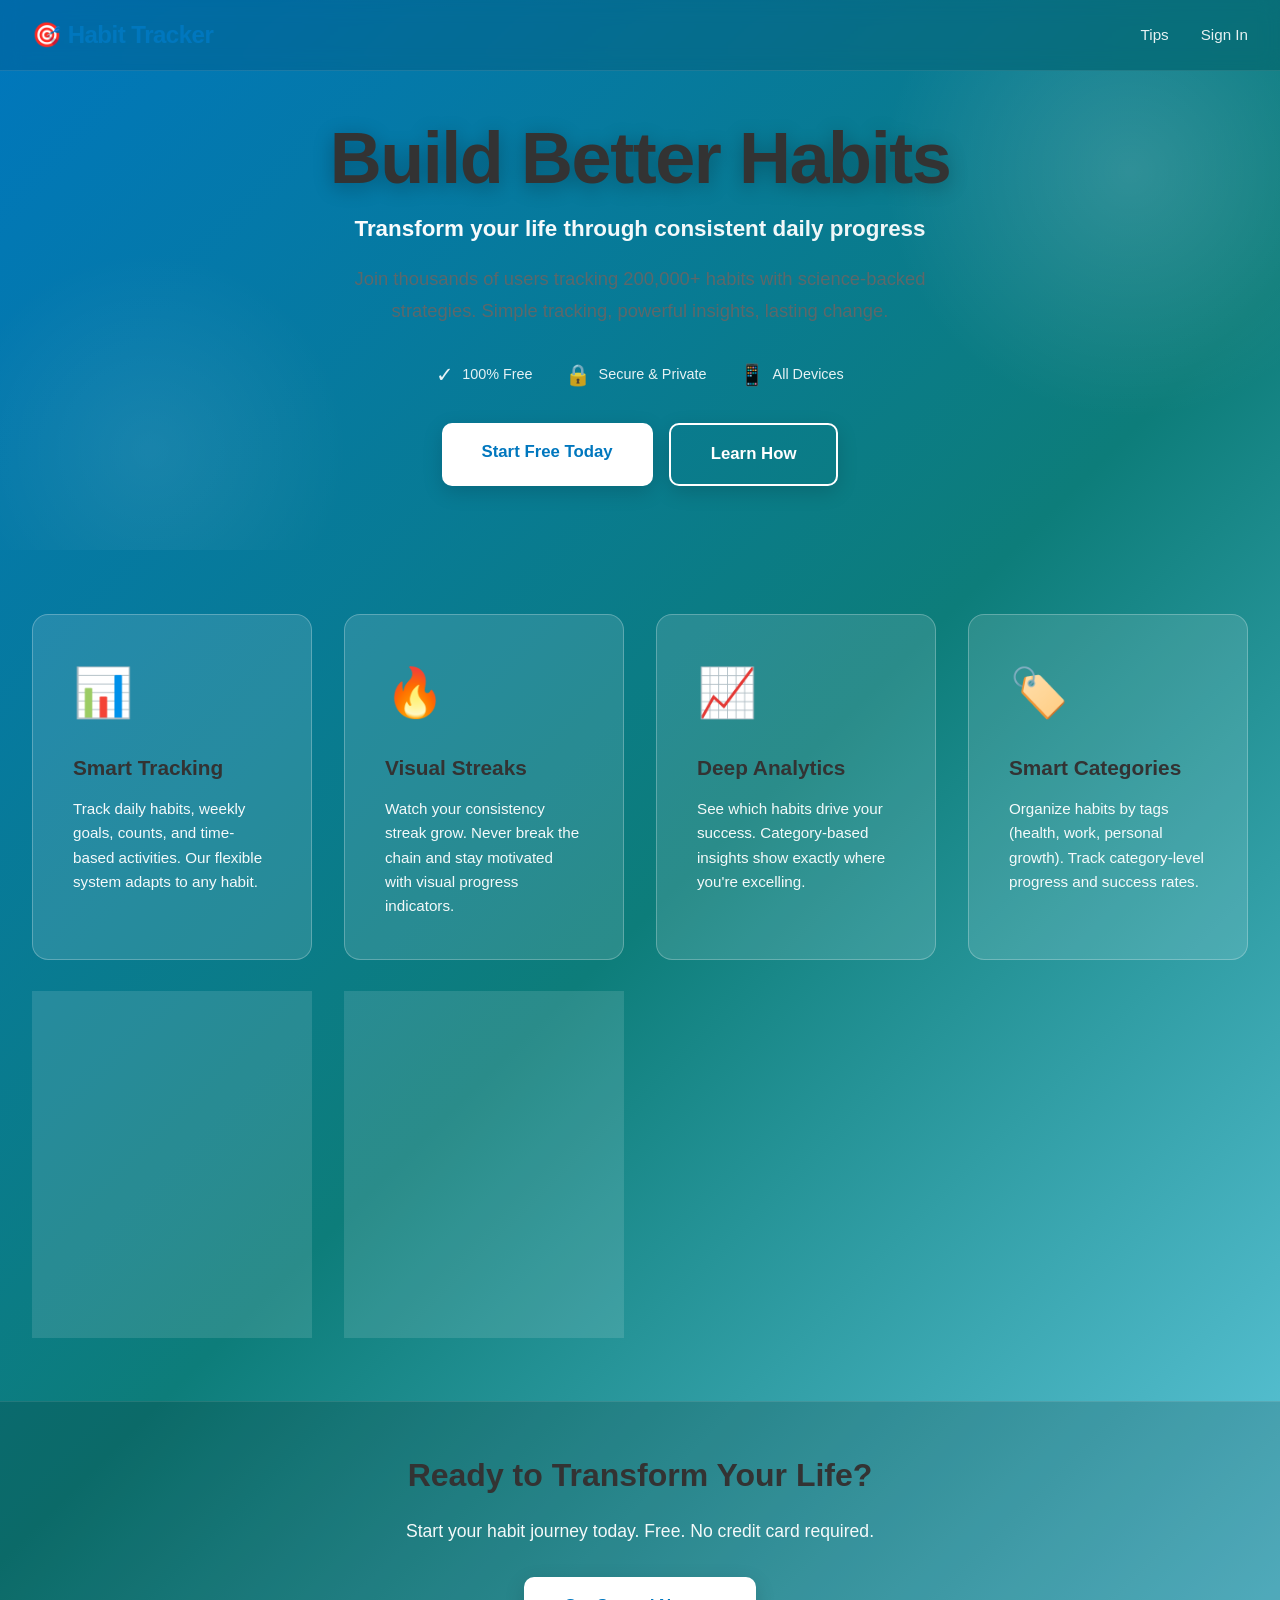
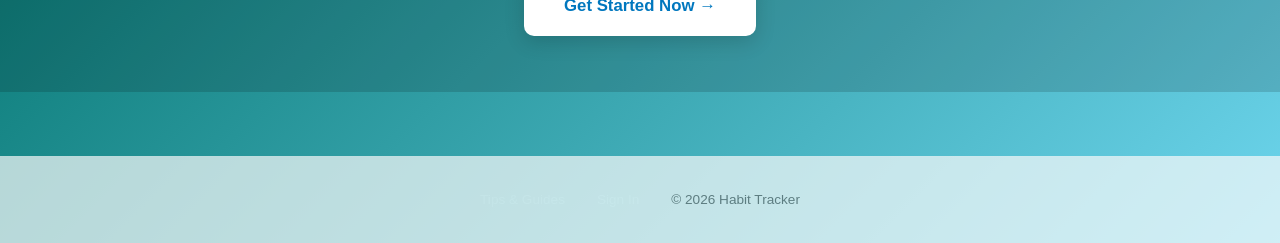
==== commit 220b2b65: "refactor: standardize navigation bar across welcome and tips pages - Remove stats section from welco" ====
--- a/templates/index.html
+++ b/templates/index.html
@@ -319,36 +319,6 @@
             font-size: 0.95rem;
             opacity: 0.95;
             line-height: 1.6;
-        }
-
-        /* Stats Section */
-        .stats-section {
-            padding: 2rem;
-            background: rgba(0, 0, 0, 0.2);
-            display: grid;
-            grid-template-columns: repeat(auto-fit, minmax(200px, 1fr));
-            gap: 2rem;
-            max-width: 1200px;
-            margin: 2rem auto;
-            width: 100%;
-            border-radius: 16px;
-            animation: fadeInUp 1.2s ease-out 0.6s both;
-        }
-
-        .stat {
-            text-align: center;
-        }
-
-        .stat-number {
-            font-size: 2.5rem;
-            font-weight: 900;
-            color: #fff;
-        }
-
-        .stat-label {
-            font-size: 0.95rem;
-            opacity: 0.9;
-            margin-top: 0.5rem;
         }
 
         /* CTA Section */
@@ -495,26 +465,6 @@
             </div>
         </section>
 
-        <!-- Stats Section -->
-        <section class="stats-section">
-            <div class="stat">
-                <div class="stat-number">200K+</div>
-                <div class="stat-label">Habits Being Tracked</div>
-            </div>
-            <div class="stat">
-                <div class="stat-number">50K+</div>
-                <div class="stat-label">Active Users</div>
-            </div>
-            <div class="stat">
-                <div class="stat-number">2.5M</div>
-                <div class="stat-label">Daily Checkins</div>
-            </div>
-            <div class="stat">
-                <div class="stat-number">4.8/5</div>
-                <div class="stat-label">User Rating</div>
-            </div>
-        </section>
-
         <!-- Features -->
         <section class="features">
             <div class="feature">
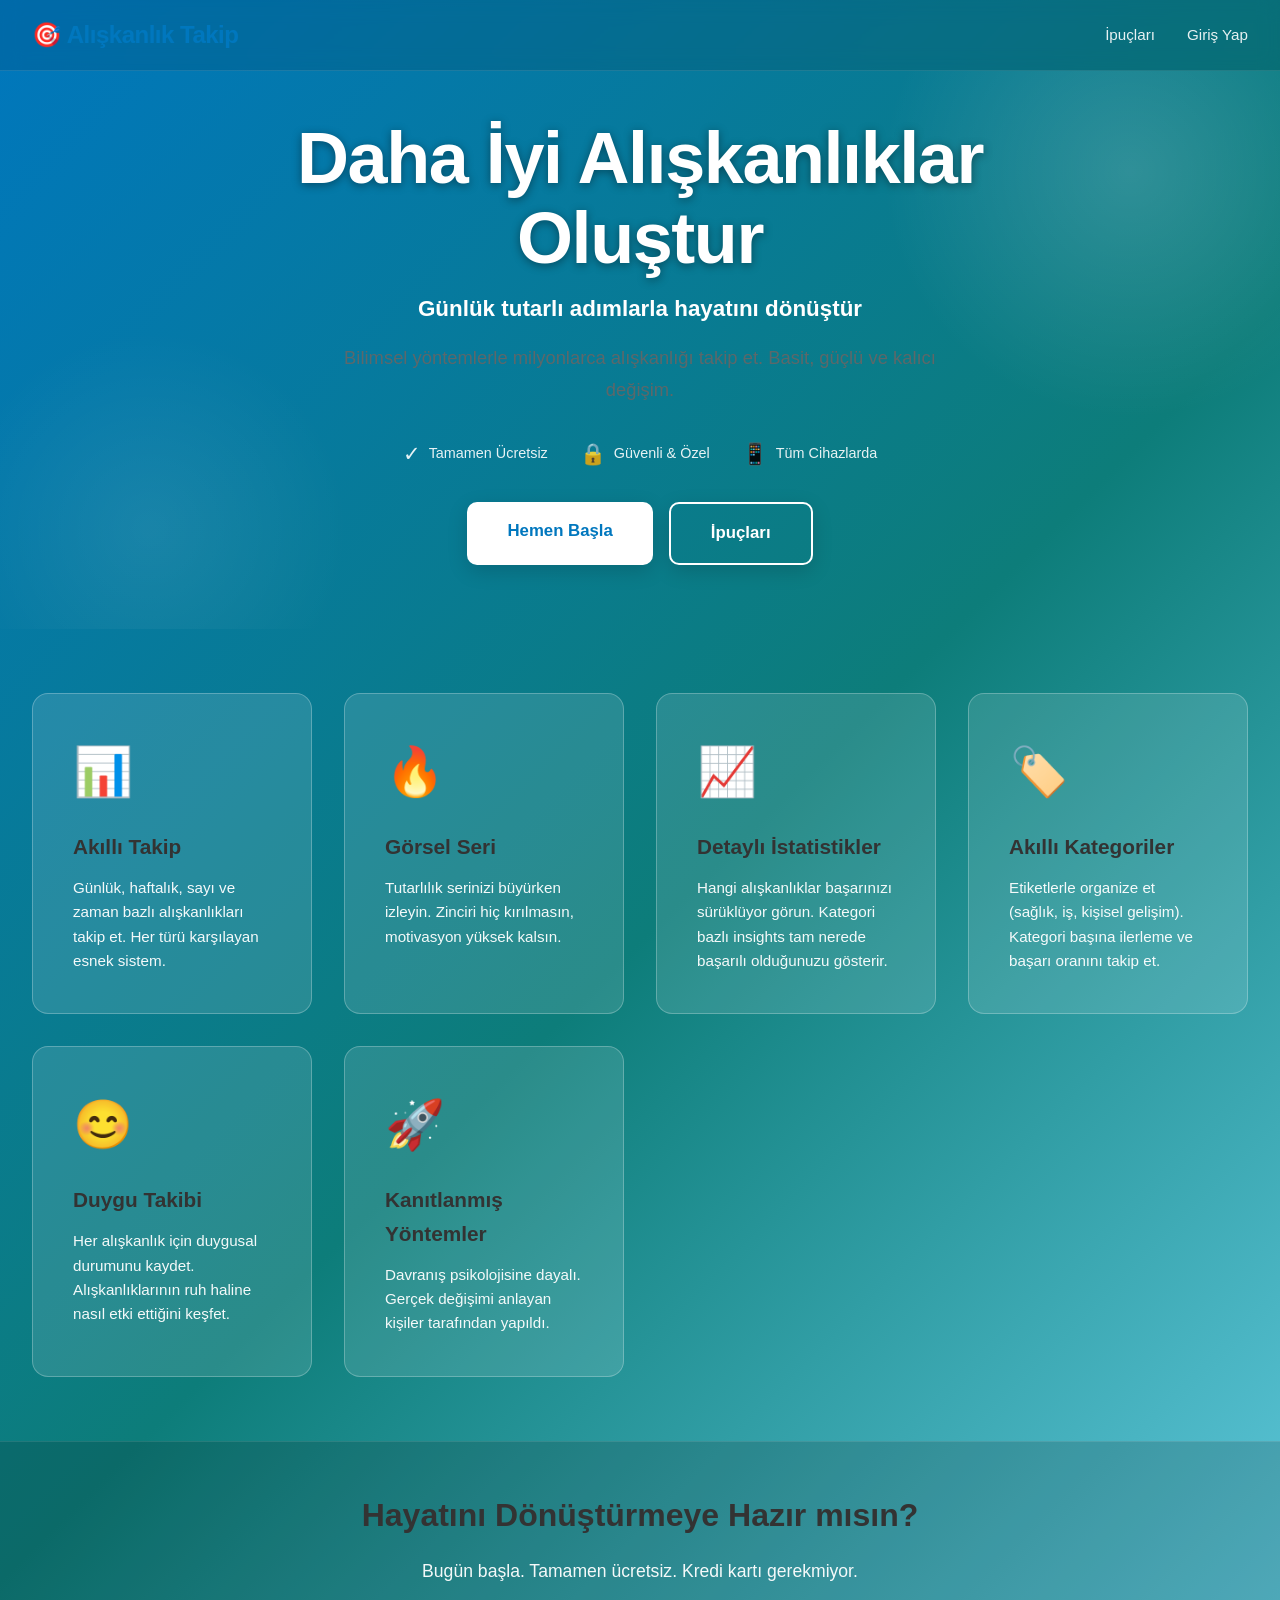
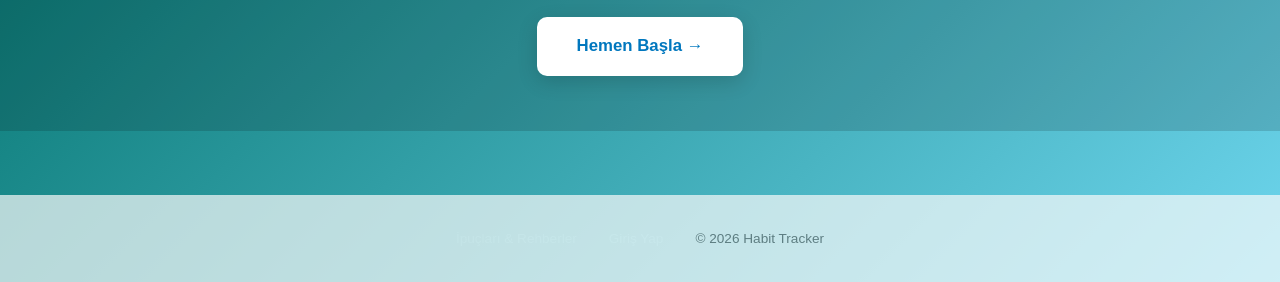
==== commit 274af26d: "feat: Turkish language support and improved contrast on welcome page - Convert all welcome page cont" ====
--- a/templates/index.html
+++ b/templates/index.html
@@ -126,7 +126,8 @@
             margin-bottom: 0.8rem;
             font-weight: 900;
             line-height: 1.1;
-            text-shadow: 0 4px 20px rgba(0, 0, 0, 0.3);
+            color: #ffffff;
+            text-shadow: 0 2px 10px rgba(0, 0, 0, 0.4);
             letter-spacing: -0.02em;
         }
 
@@ -134,11 +135,8 @@
             font-size: clamp(1.1rem, 2.5vw, 1.4rem);
             margin-bottom: 1rem;
             font-weight: 600;
-            opacity: 0.98;
-            background: linear-gradient(120deg, rgba(255,255,255,1) 0%, rgba(255,255,255,0.95) 100%);
-            -webkit-background-clip: text;
-            -webkit-text-fill-color: transparent;
-            background-clip: text;
+            color: white;
+            opacity: 1;
         }
 
         .subtitle {
@@ -425,42 +423,42 @@
     <div class="welcome-page">
         <!-- Navigation -->
         <nav class="nav-bar">
-            <div class="logo">🎯 Habit Tracker</div>
+            <div class="logo">🎯 Alışkanlık Takip</div>
             <div class="nav-links">
-                <a href="/tips" title="Learn science-backed habit strategies">Tips</a>
-                <a href="/login" title="Sign in to your account">Sign In</a>
+                <a href="/tips" title="Alışkanlık oluşturma ipuçlarını öğren">İpuçları</a>
+                <a href="/login" title="Hesabınıza giriş yapın">Giriş Yap</a>
             </div>
         </nav>
 
         <!-- Hero Section -->
         <section class="hero">
             <div class="hero-content">
-                <h1>Build Better Habits</h1>
-                <p class="tagline">Transform your life through consistent daily progress</p>
+                <h1>Daha İyi Alışkanlıklar Oluştur</h1>
+                <p class="tagline">Günlük tutarlı adımlarla hayatını dönüştür</p>
                 <p class="subtitle">
-                    Join thousands of users tracking 200,000+ habits with science-backed strategies.
-                    Simple tracking, powerful insights, lasting change.
+                    Bilimsel yöntemlerle milyonlarca alışkanlığı takip et.
+                    Basit, güçlü ve kalıcı değişim.
                 </p>
 
                 <!-- Trust Badges -->
                 <div class="trust-badges">
                     <div class="badge-item">
                         <span class="badge-icon">✓</span>
-                        <span>100% Free</span>
+                        <span>Tamamen Ücretsiz</span>
                     </div>
                     <div class="badge-item">
                         <span class="badge-icon">🔒</span>
-                        <span>Secure & Private</span>
+                        <span>Güvenli & Özel</span>
                     </div>
                     <div class="badge-item">
                         <span class="badge-icon">📱</span>
-                        <span>All Devices</span>
+                        <span>Tüm Cihazlarda</span>
                     </div>
                 </div>
 
                 <div class="cta-buttons">
-                    <a href="/register" class="btn btn-primary" title="Create your free account">Start Free Today</a>
-                    <a href="/tips" class="btn btn-secondary" title="Learn how to build lasting habits">Learn How</a>
+                    <a href="/register" class="btn btn-primary" title="Ücretsiz hesap oluştur">Hemen Başla</a>
+                    <a href="/tips" class="btn btn-secondary" title="Alışkanlık oluşturma ipuçlarını öğren">İpuçları</a>
                 </div>
             </div>
         </section>
@@ -469,52 +467,52 @@
         <section class="features">
             <div class="feature">
                 <span class="feature-icon">📊</span>
-                <h3>Smart Tracking</h3>
-                <p>Track daily habits, weekly goals, counts, and time-based activities. Our flexible system adapts to any habit.</p>
+                <h3>Akıllı Takip</h3>
+                <p>Günlük, haftalık, sayı ve zaman bazlı alışkanlıkları takip et. Her türü karşılayan esnek sistem.</p>
             </div>
 
             <div class="feature">
                 <span class="feature-icon">🔥</span>
-                <h3>Visual Streaks</h3>
-                <p>Watch your consistency streak grow. Never break the chain and stay motivated with visual progress indicators.</p>
+                <h3>Görsel Seri</h3>
+                <p>Tutarlılık serinizi büyürken izleyin. Zinciri hiç kırılmasın, motivasyon yüksek kalsın.</p>
             </div>
 
             <div class="feature">
                 <span class="feature-icon">📈</span>
-                <h3>Deep Analytics</h3>
-                <p>See which habits drive your success. Category-based insights show exactly where you're excelling.</p>
+                <h3>Detaylı İstatistikler</h3>
+                <p>Hangi alışkanlıklar başarınızı sürüklüyor görun. Kategori bazlı insights tam nerede başarılı olduğunuzu gösterir.</p>
             </div>
 
             <div class="feature">
                 <span class="feature-icon">🏷️</span>
-                <h3>Smart Categories</h3>
-                <p>Organize habits by tags (health, work, personal growth). Track category-level progress and success rates.</p>
+                <h3>Akıllı Kategoriler</h3>
+                <p>Etiketlerle organize et (sağlık, iş, kişisel gelişim). Kategori başına ilerleme ve başarı oranını takip et.</p>
             </div>
 
             <div class="feature">
                 <span class="feature-icon">😊</span>
-                <h3>Mood Tracking</h3>
-                <p>Log your emotional state with each habit. Discover how your habits affect your mood and energy levels.</p>
+                <h3>Duygu Takibi</h3>
+                <p>Her alışkanlık için duygusal durumunu kaydet. Alışkanlıklarının ruh haline nasıl etki ettiğini keşfet.</p>
             </div>
 
             <div class="feature">
                 <span class="feature-icon">🚀</span>
-                <h3>Proven Methods</h3>
-                <p>Based on behavioral psychology and habit formation science. Built by people who understand real change.</p>
+                <h3>Kanıtlanmış Yöntemler</h3>
+                <p>Davranış psikolojisine dayalı. Gerçek değişimi anlayan kişiler tarafından yapıldı.</p>
             </div>
         </section>
 
         <!-- Final CTA -->
         <section class="cta-final">
-            <h2>Ready to Transform Your Life?</h2>
-            <p>Start your habit journey today. Free. No credit card required.</p>
-            <a href="/register" class="btn btn-primary">Get Started Now →</a>
+            <h2>Hayatını Dönüştürmeye Hazır mısın?</h2>
+            <p>Bugün başla. Tamamen ücretsiz. Kredi kartı gerekmiyor.</p>
+            <a href="/register" class="btn btn-primary">Hemen Başla →</a>
         </section>
 
         <!-- Footer -->
         <footer class="footer">
-            <a href="/tips">Tips & Guides</a>
-            <a href="/login">Sign In</a>
+            <a href="/tips">İpuçları & Rehberler</a>
+            <a href="/login">Giriş Yap</a>
             <span>© 2026 Habit Tracker</span>
         </footer>
     </div>
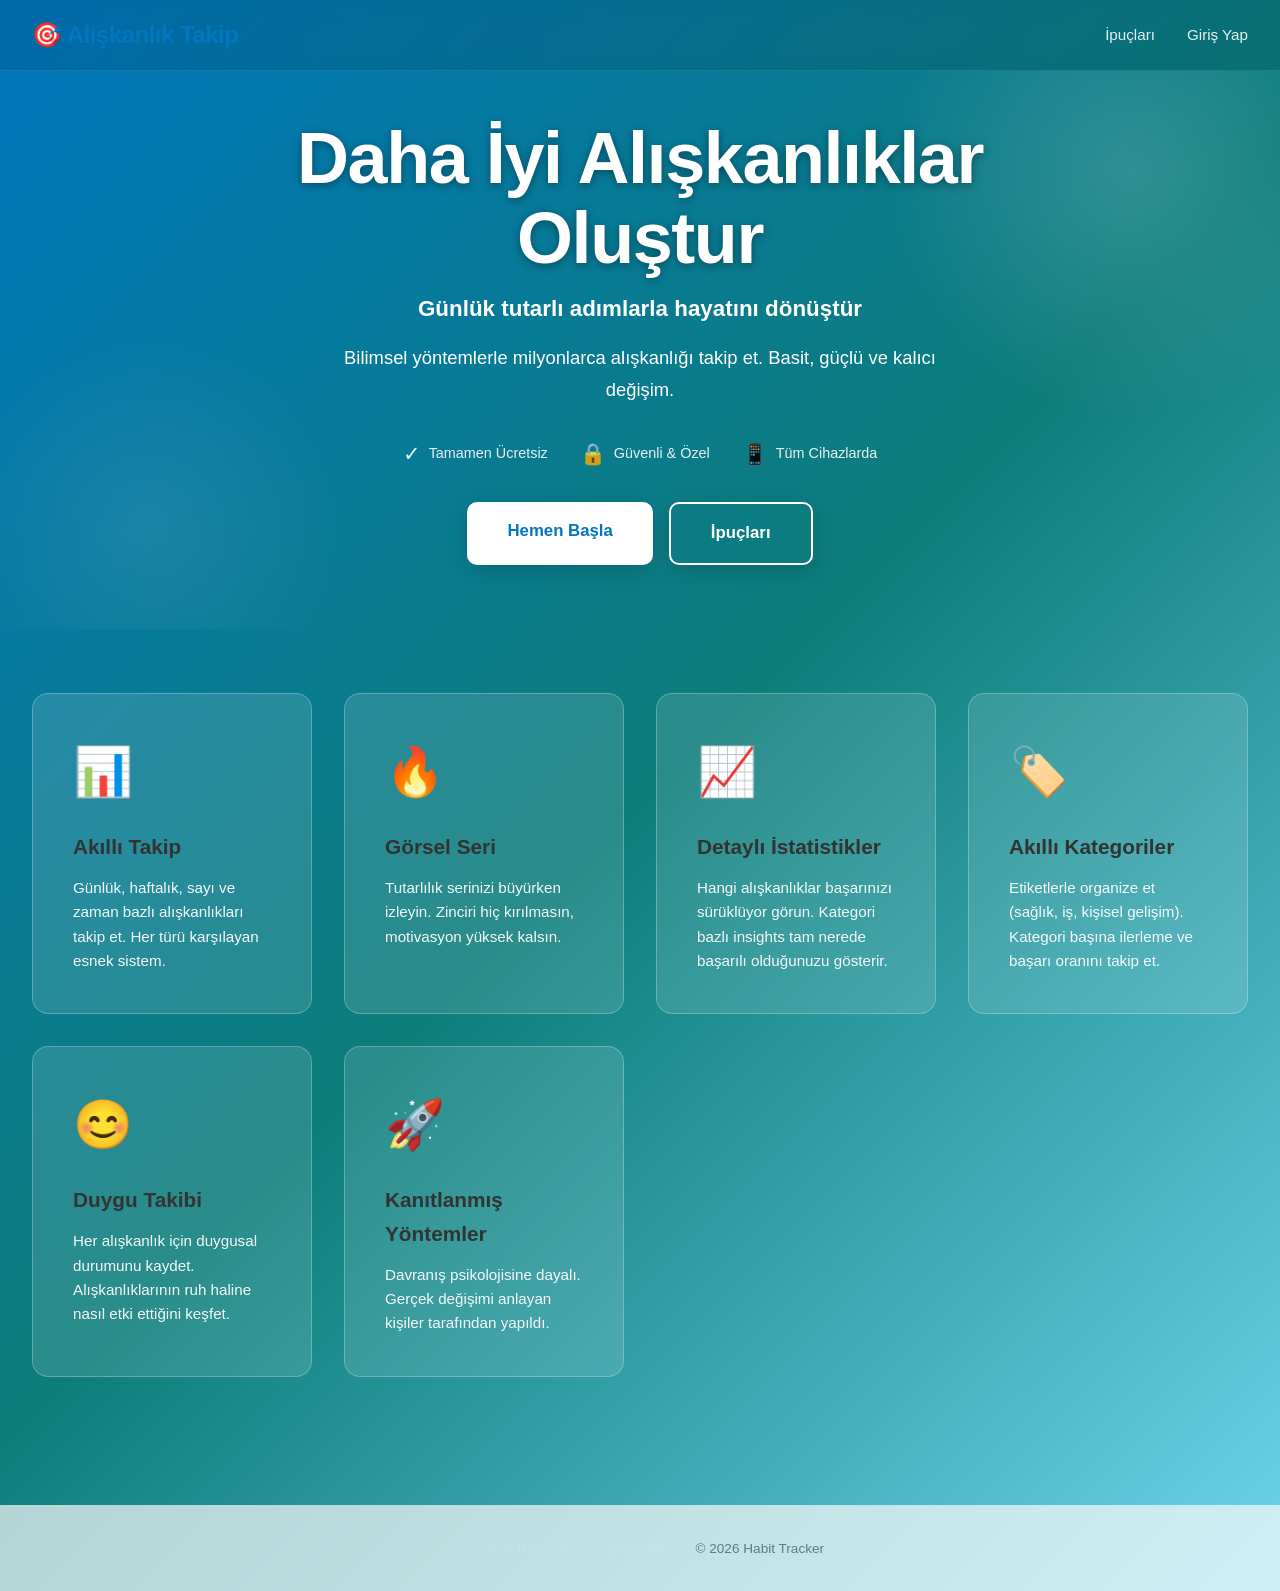
==== commit 1d5ac94a: "fix: improve text contrast and simplify language on welcome and tips pages Welcome Page: - Improve s" ====
--- a/templates/index.html
+++ b/templates/index.html
@@ -141,12 +141,14 @@
 
         .subtitle {
             font-size: clamp(0.95rem, 1.8vw, 1.15rem);
-            opacity: 0.9;
+            color: white;
+            opacity: 1;
             margin-bottom: 2rem;
             line-height: 1.7;
             max-width: 600px;
             margin-left: auto;
             margin-right: auto;
+            font-weight: 500;
         }
 
         .trust-badges {
@@ -317,26 +319,6 @@
             font-size: 0.95rem;
             opacity: 0.95;
             line-height: 1.6;
-        }
-
-        /* CTA Section */
-        .cta-final {
-            text-align: center;
-            padding: 3rem 2rem;
-            background: rgba(0, 0, 0, 0.15);
-            border-top: 1px solid rgba(255, 255, 255, 0.1);
-        }
-
-        .cta-final h2 {
-            font-size: 2rem;
-            margin-bottom: 1rem;
-            font-weight: 800;
-        }
-
-        .cta-final p {
-            font-size: 1.1rem;
-            margin-bottom: 2rem;
-            opacity: 0.95;
         }
 
         /* Footer */
@@ -502,13 +484,6 @@
             </div>
         </section>
 
-        <!-- Final CTA -->
-        <section class="cta-final">
-            <h2>Hayatını Dönüştürmeye Hazır mısın?</h2>
-            <p>Bugün başla. Tamamen ücretsiz. Kredi kartı gerekmiyor.</p>
-            <a href="/register" class="btn btn-primary">Hemen Başla →</a>
-        </section>
-
         <!-- Footer -->
         <footer class="footer">
             <a href="/tips">İpuçları & Rehberler</a>
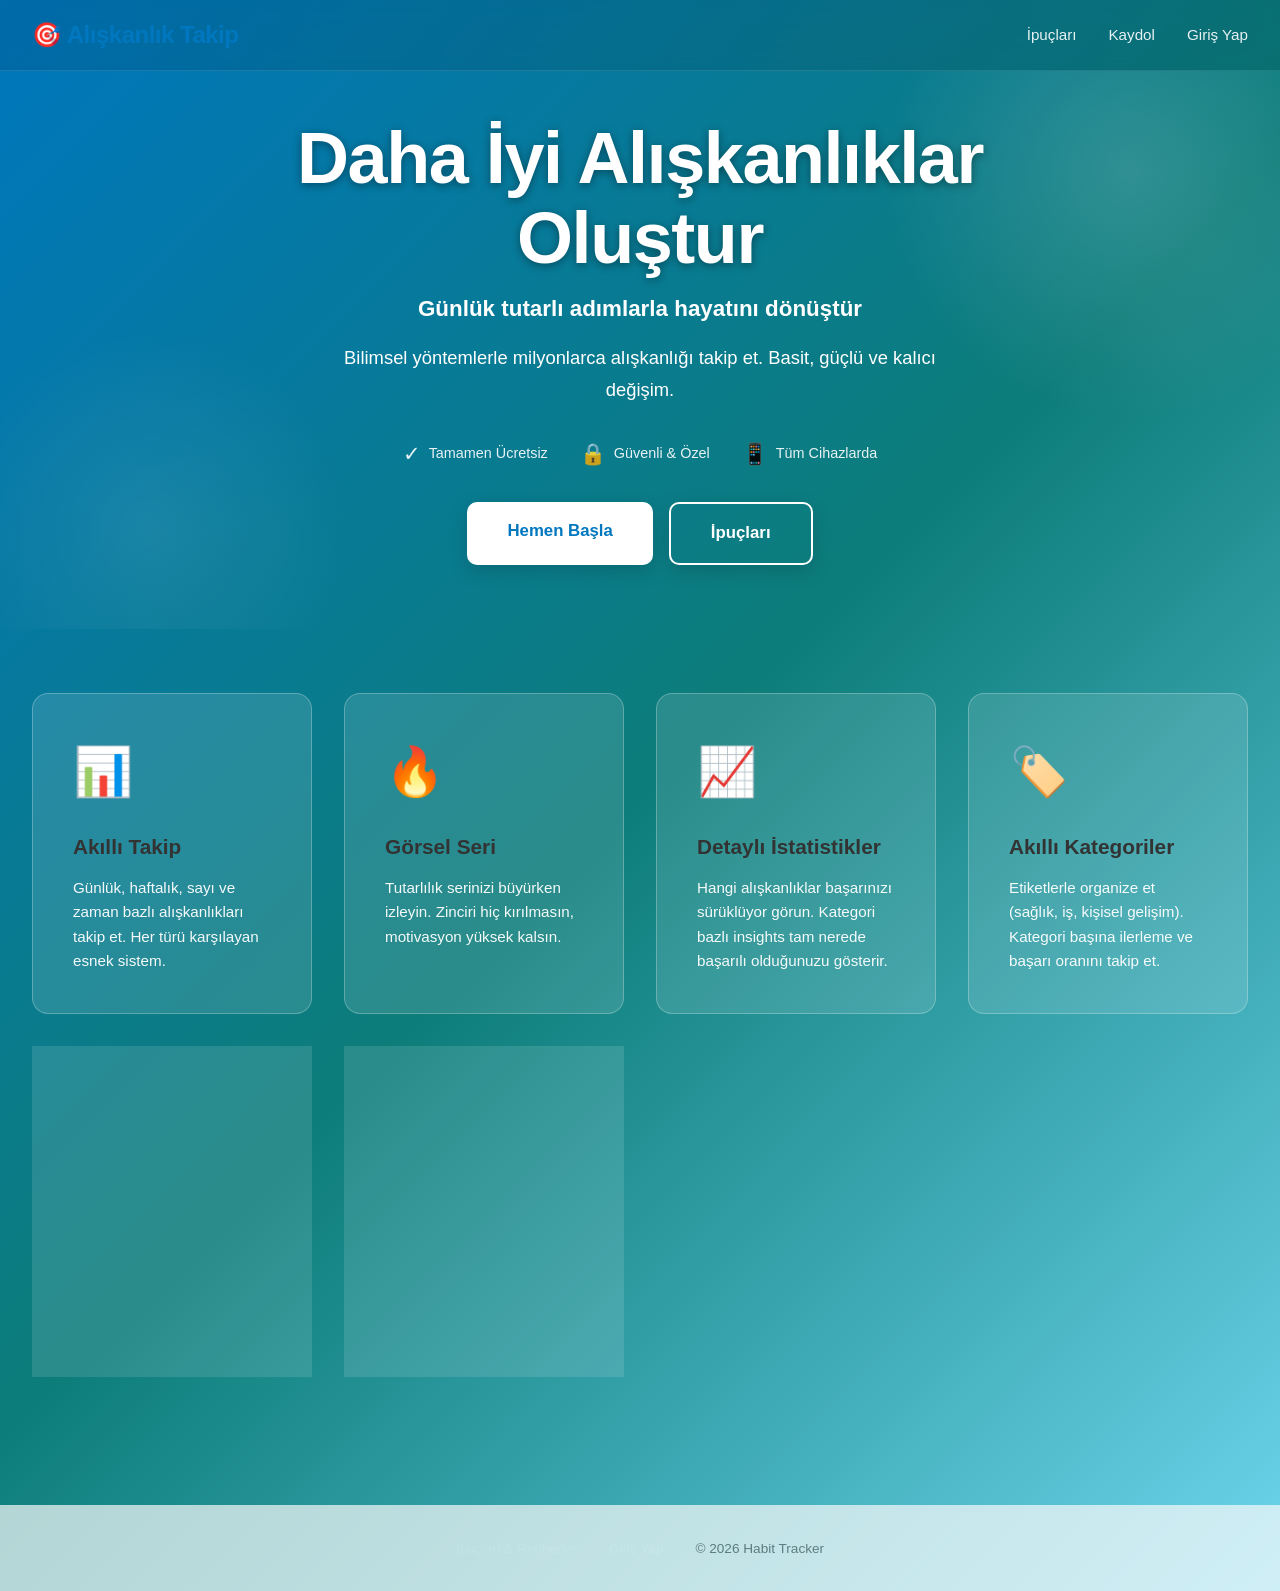
==== commit 67457490: "fix: register form improvements and nav enhancement Register Page: - Add email field handling to reg" ====
--- a/templates/index.html
+++ b/templates/index.html
@@ -408,6 +408,7 @@
             <div class="logo">🎯 Alışkanlık Takip</div>
             <div class="nav-links">
                 <a href="/tips" title="Alışkanlık oluşturma ipuçlarını öğren">İpuçları</a>
+                <a href="/register" title="Ücretsiz hesap oluştur">Kaydol</a>
                 <a href="/login" title="Hesabınıza giriş yapın">Giriş Yap</a>
             </div>
         </nav>
--- a/static/style.css
+++ b/static/style.css
@@ -125,6 +125,18 @@
     color: white;
 }
 
+.btn-small {
+    padding: 0.4rem 0.8rem;
+    font-size: 0.8rem;
+    margin-left: 0.5rem;
+}
+
+.file-input-group {
+    display: flex;
+    gap: 0.5rem;
+    align-items: center;
+}
+
 .btn-primary:hover {
     background-color: #0066a1;
 }
